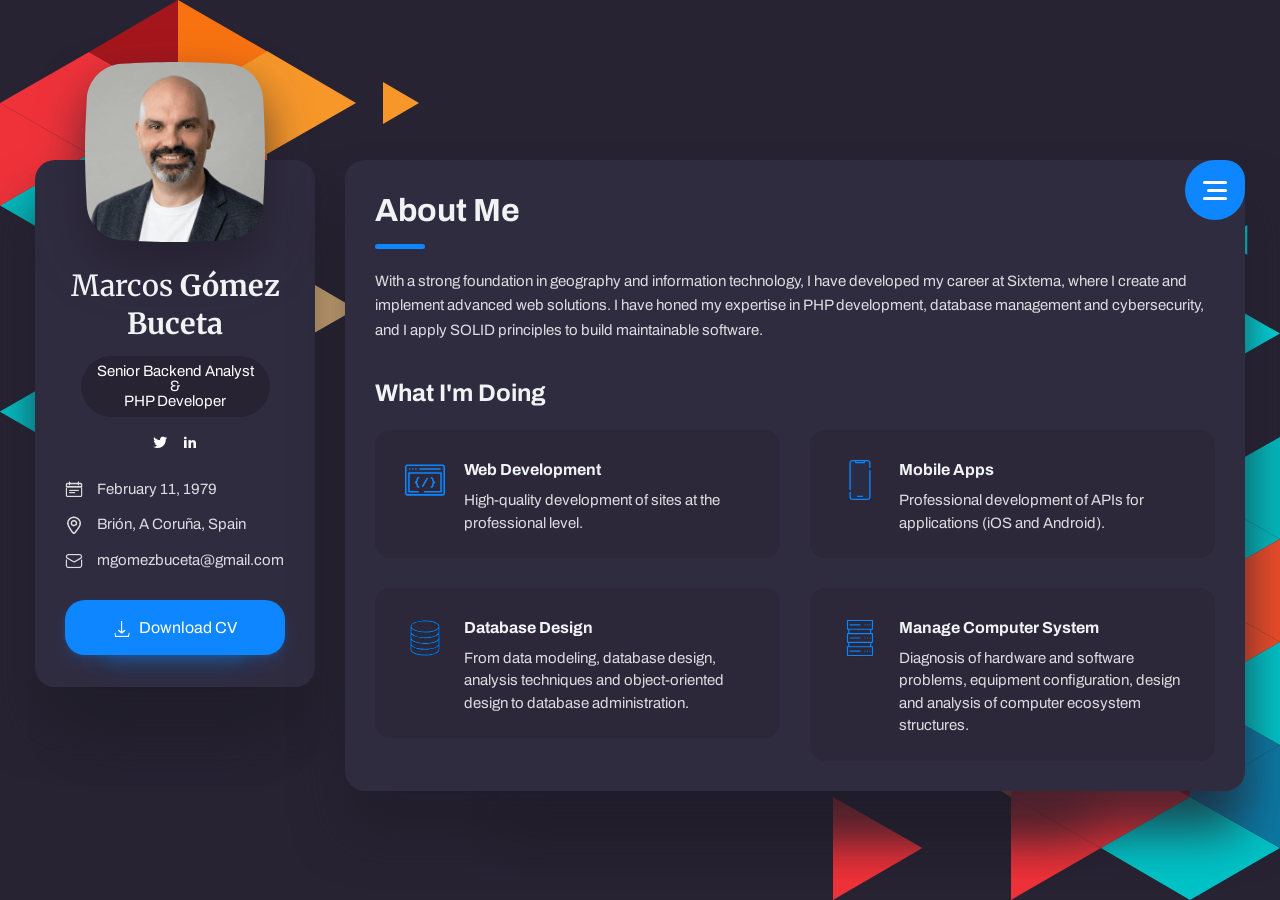
==== index.html @ 8545001c "Rehace la sección de skills con las aptitudes de LinkedIn agrupadas Sustituye las barras de porcenta" ====
<!DOCTYPE html>
<html lang="en">

	<head>
		<meta charset="utf-8" />
		<title>Marcos Gómez Buceta - About Me</title>

		<!-- Meta Data -->
		<meta http-equiv="X-UA-Compatible" content="IE=edge">
		<meta name="viewport" content="width=device-width, initial-scale=1, shrink-to-fit=no">
		<meta name="format-detection" content="telephone=no" />
		<meta name="format-detection" content="address=no" />
		<meta name="description"
			content="Senior backend analyst and PHP developer at Sixtema. I build web solutions and APIs with PHP, CakePHP and PostgreSQL, with a background in geography and a focus on databases, cybersecurity and SOLID principles." />
		<link rel="canonical" href="https://mgomezbuceta.com" />

		<!-- Twitter data -->
		<meta name="twitter:card" content="summary_large_image">
		<meta name="twitter:site" content="@mgomezbuceta">
		<meta name="twitter:title" content="Marcos Gómez Buceta - About me">
		<meta name="twitter:description"
			content="Senior backend analyst and PHP developer at Sixtema. I build web solutions and APIs with PHP, CakePHP and PostgreSQL, with a background in geography and a focus on databases, cybersecurity and SOLID principles.">
		<meta name="twitter:image" content="https://mgomezbuceta.github.io/assets/img/profile-pic.jpg">

		<!-- Open Graph data -->
		<meta property="og:title" content="Marcos Gómez Buceta - About me" />
		<meta property="og:type" content="website" />
		<meta property="og:url" content="https://mgomezbuceta.github.io" />
		<meta property="og:image" content="https://mgomezbuceta.github.io/assets/img/profile-pic.jpg" />
		<meta property="og:description"
			content="Senior backend analyst and PHP developer at Sixtema. I build web solutions and APIs with PHP, CakePHP and PostgreSQL, with a background in geography and a focus on databases, cybersecurity and SOLID principles." />

		<!-- Favicons -->
		<link rel="apple-touch-icon" sizes="144x144" href="assets/images/favicons/apple-touch-icon-144x144.png">
		<link rel="apple-touch-icon" sizes="114x114" href="assets/images/favicons/apple-touch-icon-114x114.png">
		<link rel="apple-touch-icon" sizes="72x72" href="assets/images/favicons/apple-touch-icon-72x72.png">
		<link rel="apple-touch-icon" sizes="57x57" href="assets/images/favicons/apple-touch-icon-57x57.png">
		<link rel="shortcut icon" href="assets/images/favicons/favicon.ico" type="image/png">

		<!-- Styles -->
		<link rel="stylesheet" type="text/css" href="assets/styles/style.css" />
		<link rel="stylesheet" type="text/css" href="assets/styles/style-dark.css" />

		<!-- Mapbox-->
		<script src='https://api.mapbox.com/mapbox-gl-js/v1.4.1/mapbox-gl.js'></script>
		<link href='https://api.mapbox.com/mapbox-gl-js/v1.4.1/mapbox-gl.css' rel='stylesheet' />
		<style>.skills-list{display:flex;flex-wrap:wrap;gap:.5rem}.skills-list .badge{font-size:.875rem}</style>
	</head>

	<body class="bg-triangles">
		<!-- Preloader -->
		<div class="preloader">
			<div class="preloader__wrap">
				<div class="circle-pulse">
					<div class="circle-pulse__1"></div>
					<div class="circle-pulse__2"></div>
				</div>
				<div class="preloader__progress"><span></span></div>
			</div>
		</div>

		<main class="main">
			<div class="container gutter-top">
				<div class="row sticky-parent">
					<!-- Sidebar -->
					<aside class="col-12 col-md-12 col-xl-3">
						<div class="sidebar box shadow pb-0 sticky-column">
							<svg class="avatar avatar--180" viewBox="0 0 188 188">
								<g class="avatar__box">
									<image xlink:href="assets/img/profile-pic.jpg" height="100%" width="100%"
										alt="Imagen de perfil"/>
								</g>
							</svg>
							<div class="text-center">
								<h3 class="title title--h3 sidebar__user-name"><span class="weight--500">Marcos</span> Gómez
									Buceta
								</h3>
								<div class="badge badge--dark">Senior Backend Analyst <br />&<br /> PHP Developer</div>

								<!-- Social -->
								<div class="social">
									<a class="social__link" href="https://twitter.com/mgomezbuceta" title="twitter"><i
											class="font-icon icon-twitter"></i></a>
									<a class="social__link" href="https://www.linkedin.com/in/mgomezbuceta/" title="linkedin"><i
											class="font-icon icon-linkedin2"></i></a>
								</div>
							</div>

							<div class="sidebar__info box-inner box-inner--rounded">
								<ul class="contacts-block">
									<li class="contacts-block__item" data-toggle="tooltip" data-placement="top" title="Birthday">
										<i class="font-icon icon-calendar"></i>February 11, 1979
									</li>
									<li class="contacts-block__item" data-toggle="tooltip" data-placement="top" title="Address">
										<i class="font-icon icon-location"></i>Brión, A Coruña, Spain
									</li>
									<li class="contacts-block__item" data-toggle="tooltip" data-placement="top" title="E-mail">
										<a href="mailto:mgomezbuceta@gmail.com"><i
												class="font-icon icon-envelope"></i>mgomezbuceta@gmail.com</a>
									</li>
								</ul>
								<a class="btn" href="assets/docs/CV-MGB.pdf" download="CV-Marcos_Gomez_Buceta.pdf"><i
										class="font-icon icon-download"></i> Download CV</a>
							</div>
						</div>
					</aside>

					<!-- Content -->
					<div class="col-12 col-md-12 col-xl-9">
						<div class="box shadow pb-0">
							<!-- Menu -->
							<div class="circle-menu">
								<div class="hamburger">
									<div class="line"></div>
									<div class="line"></div>
									<div class="line"></div>
								</div>
							</div>
							<div class="inner-menu js-menu js-tabs">
								<ul class="nav">
									<li class="nav__item"><a class="active" href="#about-tab">About</a></li>
									<li class="nav__item"><a href="#resume-tab">Resume</a></li>
								</ul>
							</div>

							<div class="content">
								<div id="about-tab" class="tabcontent active">
									<!-- ABOUT -->
									<div class="pb-0 pb-sm-2">
										<h1 class="title title--h1 first-title title__separate">About Me</h1>
										<p>With a strong foundation in geography and information technology, I have developed my career at Sixtema,
										where I create and implement advanced web solutions. I have honed my expertise in PHP development,
										database management and cybersecurity, and I apply SOLID principles to build maintainable software.</p>
									</div>

									<!-- What -->
									<div class="box-inner pb-0">
										<h2 class="title title--h3">What I'm Doing</h2>
										<div class="row">
											<!-- Case Item -->
											<div class="col-12 col-lg-6">
												<div class="case-item box box__second">
													<img class="case-item__icon" src="assets/icons/dark/icon-dev.svg" alt="" />
													<div>
														<h3 class="title title--h5">Web Development</h3>
														<p class="case-item__caption">High-quality development of sites at the
															professional level.</p>
													</div>
												</div>
											</div>
											<!-- Case Item -->
											<div class="col-12 col-lg-6">
												<div class="case-item box box__second">
													<img class="case-item__icon" src="assets/icons/dark/icon-app.svg" alt="" />
													<div>
														<h3 class="title title--h5">Mobile Apps</h3>
														<p class="case-item__caption">Professional development of APIs for
															applications (iOS and Android).</p>
													</div>
												</div>
											</div>
											<!-- Case Item -->
											<div class="col-12 col-lg-6">
												<div class="case-item box box__second">
													<img class="case-item__icon" src="assets/icons/dark/icon-database.svg" alt="" />
													<div>
														<h3 class="title title--h5">Database Design</h3>
														<p class="case-item__caption">From data modeling, database design, analysis
															techniques and object-oriented design to database administration.</p>
													</div>
												</div>
											</div>
											<!-- Case Item -->
											<div class="col-12 col-lg-6">
												<div class="case-item box box__second">
													<img class="case-item__icon" src="assets/icons/dark/icon-server.svg" alt="" />
													<div>
														<h3 class="title title--h5">Manage Computer System</h3>
														<p class="case-item__caption">Diagnosis of hardware and software problems,
															equipment configuration, design and analysis of computer ecosystem
															structures.</p>
													</div>
												</div>
											</div>
										</div>
									</div>

								</div>

								<!-- RESUME -->
								<div id="resume-tab" class="tabcontent">
									<div class="pb-3">
										<h1 class="title title--h1 first-title title__separate">Resume</h1>
									</div>

									<!-- Experience -->
									<div class="pb-0">
										<div class="row">
											<div class="col-12 col-lg-6">
												<h2 class="title title--h3"><img class="title-icon"
														src="assets/icons/dark/icon-education.svg" alt="" /> Education</h2>
												<div class="timeline">
													<!-- Item -->
													<article class="timeline__item">
														<h5 class="title title--h5 timeline__title">IES San Clemente</h5>
														<span class="timeline__period">2006 — 2008</span>
														<p class="timeline__description">Higher Technician Degree in Information
															Systems Administration.</p>
													</article>

													<!-- Item -->
													<article class="timeline__item">
														<h5 class="title title--h5 timeline__title">University of Santiago de
															Compostela</h5>
														<span class="timeline__period">2005 — 2008</span>
														<p class="timeline__description">Diploma of Advanced Studies (DEA) in Regional
															Geographic Analysis.</p>
													</article>

													<!-- Item -->
													<article class="timeline__item">
														<h5 class="title title--h5 timeline__title">University of Santiago de
															Compostela</h5>
														<span class="timeline__period">2005</span>
														<p class="timeline__description">CAP (Certificate of Pedagogical Skills).</p>
													</article>

													<!-- Item -->
													<article class="timeline__item">
														<h5 class="title title--h5 timeline__title">University of Santiago de
															Compostela - Fundación CEER</h5>
														<span class="timeline__period">2005</span>
														<p class="timeline__description">Postgraduate Degree in Information and
															Communication Technologies and Territorial Marketing.</p>
													</article>

													<!-- Item -->
													<article class="timeline__item">
														<h5 class="title title--h5 timeline__title">University of Santiago de
															Compostela</h5>
														<span class="timeline__period">1998 — 2004</span>
														<p class="timeline__description">Licentiate Degree in Geography.</p>
													</article>
												</div>

												<h2 class="title title--h3 mt-4"><img class="title-icon"
														src="assets/icons/dark/icon-education.svg" alt="" /> Certifications &amp; Courses</h2>
												<div class="timeline">
													<!-- Item -->
													<article class="timeline__item">
														<h5 class="title title--h5 timeline__title">Fing IT Professional</h5>
														<span class="timeline__period">Feb 2026</span>
														<p class="timeline__description">Fing. Credential ID: ITPRO-2020653033.</p>
													</article>

													<!-- Item -->
													<article class="timeline__item">
														<h5 class="title title--h5 timeline__title">Ethical Hacking: Discovering Vulnerabilities in Web Applications</h5>
														<span class="timeline__period">Mar 2025</span>
														<p class="timeline__description">Clúster TIC Galicia. Credential ID: <a href="https://cursos.trainingit.es/mod/customcert/verify_certificate.php?code=2utbBYFWEC" target="_blank" rel="noopener">2utbBYFWEC</a>.</p>
													</article>

													<!-- Item -->
													<article class="timeline__item">
														<h5 class="title title--h5 timeline__title">Project Management with Generative AI and ChatGPT</h5>
														<span class="timeline__period">Feb 2025</span>
														<p class="timeline__description">Clúster TIC Galicia. Credential ID: <a href="https://cursos.trainingit.es/mod/customcert/verify_certificate.php?code=5lDxB8uPgf" target="_blank" rel="noopener">5lDxB8uPgf</a>.</p>
													</article>

													<!-- Item -->
													<article class="timeline__item">
														<h5 class="title title--h5 timeline__title">ChatGPT for Professionals: Generative AI at Work</h5>
														<span class="timeline__period">Nov 2024 · Nov 2025</span>
														<p class="timeline__description">Clúster TIC Galicia. Credential ID: <a href="https://cursos.trainingit.es/mod/customcert/verify_certificate.php?code=hYeggOMeUH" target="_blank" rel="noopener">hYeggOMeUH</a>, XXIFCT2160.</p>
													</article>

													<!-- Item -->
													<article class="timeline__item">
														<h5 class="title title--h5 timeline__title">Advanced Python for Security Projects</h5>
														<span class="timeline__period">Nov 2024</span>
														<p class="timeline__description">Clúster TIC Galicia. Credential ID: bq4ghHrWTl23.</p>
													</article>

													<!-- Item -->
													<article class="timeline__item">
														<h5 class="title title--h5 timeline__title">Docker in Depth and Introduction to Kubernetes</h5>
														<span class="timeline__period">Jun 2023</span>
														<p class="timeline__description">Clúster TIC Galicia.</p>
													</article>

													<!-- Item -->
													<article class="timeline__item">
														<h5 class="title title--h5 timeline__title">Git, Version Control</h5>
														<span class="timeline__period">May 2023</span>
														<p class="timeline__description">Clúster TIC Galicia. Credential ID: <a href="https://cursos.trainingit.es/mod/customcert/verify_certificate.php?code=LE6cufDh2F" target="_blank" rel="noopener">LE6cufDh2F</a>.</p>
													</article>

													<!-- Item -->
													<article class="timeline__item">
														<h5 class="title title--h5 timeline__title">Clean Code Applied to Clean and Cost-Effective Development</h5>
														<span class="timeline__period">May 2023</span>
														<p class="timeline__description">Clúster TIC Galicia. Credential ID: <a href="https://cursos.trainingit.es/mod/customcert/verify_certificate.php?code=TdM71lwJbt" target="_blank" rel="noopener">TdM71lwJbt</a>.</p>
													</article>

													<!-- Item -->
													<article class="timeline__item">
														<h5 class="title title--h5 timeline__title">Python Essentials 1 &amp; 2</h5>
														<span class="timeline__period">Dec 2022</span>
														<p class="timeline__description">Cisco Networking Academy. Verify: <a href="https://www.credly.com/badges/629818cd-a081-4e5c-86d6-29138d8bda19" target="_blank" rel="noopener">Python Essentials 1</a> · <a href="https://www.credly.com/badges/73a9c6c5-2bbc-4efd-9aa7-ac4b5bd96d4e" target="_blank" rel="noopener">Python Essentials 2</a>.</p>
													</article>

													<!-- Item -->
													<article class="timeline__item">
														<h5 class="title title--h5 timeline__title">Advanced Python</h5>
														<span class="timeline__period">Nov 2022</span>
														<p class="timeline__description">Clúster TIC Galicia.</p>
													</article>
												</div>
												<p><a href="https://www.linkedin.com/in/mgomezbuceta/details/certifications/" target="_blank" rel="noopener">Verify all credentials on LinkedIn</a></p>
											</div>

											<div class="col-12 col-lg-6">
												<h2 class="title title--h3"><img class="title-icon"
														src="assets/icons/dark/icon-experience.svg" alt="" /> Experience</h2>
												<div class="timeline">
													<!-- Item -->
													<article class="timeline__item">
														<h5 class="title title--h5 timeline__title">Senior Analyst Programmer</h5>
														<span class="timeline__period">2025 — Present</span>
														<p class="timeline__description">Company: SIXTEMA PROYECTOS DE INFORMACIÓN, S.L.</p>
													</article>

													<!-- Item -->
													<article class="timeline__item">
														<h5 class="title title--h5 timeline__title">Senior PHP Developer</h5>
														<span class="timeline__period">2022 — Present</span>
														<p class="timeline__description">Company: SIXTEMA PROYECTOS DE INFORMACIÓN, S.L.</p>
													</article>

													<!-- Item -->
													<article class="timeline__item">
														<h5 class="title title--h5 timeline__title">Development Technician</h5>
														<span class="timeline__period">2017 — 2022</span>
														<p class="timeline__description">Company: SIXTEMA PROYECTOS DE INFORMACIÓN, S.L.</p>
													</article>

													<!-- Item -->
													<article class="timeline__item">
														<h5 class="title title--h5 timeline__title">Web Developer</h5>
														<span class="timeline__period">2015 — 2017</span>
														<p class="timeline__description">Company: SIXTEMA PROYECTOS DE INFORMACIÓN, S.L.</p>
													</article>

													<!-- Item -->
													<article class="timeline__item">
														<h5 class="title title--h5 timeline__title">Senior PHP Developer</h5>
														<span class="timeline__period">2009 — 2014</span>
														<p class="timeline__description">Company: Primate Multimedia Ibérica S.L.</p>
													</article>

													<!-- Item -->
													<article class="timeline__item">
														<h5 class="title title--h5 timeline__title">PHP Developer</h5>
														<span class="timeline__period">2008 — 2009</span>
														<p class="timeline__description">Company: LPS Software y Soluciones TI</p>
													</article>

													<!-- Item -->
													<article class="timeline__item">
														<h5 class="title title--h5 timeline__title">Researcher</h5>
														<span class="timeline__period">2004 — 2005</span>
														<p class="timeline__description">University of Vigo. EU Water Framework project: data collection and GIS digitisation (ArcView).</p>
													</article>
												</div>
											</div>
										</div>
									</div>

									<!-- Skills -->
									<div class="box-inner box-inner--rounded">
										<h2 class="title title--h3">Skills</h2>
										<div class="row">
											<div class="col-12 col-lg-6 mb-4">
												<h3 class="title title--h5">Backend &amp; Web</h3>
												<div class="skills-list">
													<span class="badge badge--dark">PHP</span>
													<span class="badge badge--dark">Python</span>
													<span class="badge badge--dark">CakePHP</span>
													<span class="badge badge--dark">MySQL</span>
													<span class="badge badge--dark">REST APIs &amp; Web Services</span>
													<span class="badge badge--dark">JavaScript</span>
													<span class="badge badge--dark">jQuery</span>
													<span class="badge badge--dark">AJAX</span>
													<span class="badge badge--dark">HTML5</span>
													<span class="badge badge--dark">CSS</span>
													<span class="badge badge--dark">XML</span>
												</div>
											</div>
											<div class="col-12 col-lg-6 mb-4">
												<h3 class="title title--h5">Systems &amp; DevOps</h3>
												<div class="skills-list">
													<span class="badge badge--dark">Linux</span>
													<span class="badge badge--dark">Docker</span>
													<span class="badge badge--dark">Git</span>
													<span class="badge badge--dark">DevOps</span>
													<span class="badge badge--dark">Virtualization</span>
												</div>
											</div>
											<div class="col-12 col-lg-6 mb-4">
												<h3 class="title title--h5">Practices &amp; Security</h3>
												<div class="skills-list">
													<span class="badge badge--dark">SOLID Principles</span>
													<span class="badge badge--dark">Clean Code</span>
													<span class="badge badge--dark">Cybersecurity</span>
													<span class="badge badge--dark">Artificial Intelligence</span>
													<span class="badge badge--dark">Research &amp; Development</span>
												</div>
											</div>
											<div class="col-12 col-lg-6 mb-4">
												<h3 class="title title--h5">GIS &amp; Data</h3>
												<div class="skills-list">
													<span class="badge badge--dark">ArcGIS</span>
													<span class="badge badge--dark">Leaflet</span>
													<span class="badge badge--dark">Data Analysis</span>
													<span class="badge badge--dark">Geography</span>
												</div>
											</div>
											<div class="col-12 col-lg-6 mb-4">
												<h3 class="title title--h5">Management</h3>
												<div class="skills-list">
													<span class="badge badge--dark">Project Management</span>
													<span class="badge badge--dark">Collaborative Leadership</span>
													<span class="badge badge--dark">Team Leadership</span>
													<span class="badge badge--dark">Teamwork</span>
													<span class="badge badge--dark">Time Management</span>
												</div>
											</div>
										</div>
									</div>
								</div>
							</div>
						</div>

						<!-- Footer -->
						<!--<footer class="footer">© 2019 vCard</footer>-->
					</div>
				</div>
			</div>
		</main>

		<div class="back-to-top"></div>

		<!-- SVG masks -->
		<svg class="svg-defs">
			<clipPath id="avatar-box">
				<path
					d="M1.85379 38.4859C2.9221 18.6653 18.6653 2.92275 38.4858 1.85453 56.0986.905299 77.2792 0 94 0c16.721 0 37.901.905299 55.514 1.85453 19.821 1.06822 35.564 16.81077 36.632 36.63137C187.095 56.0922 188 77.267 188 94c0 16.733-.905 37.908-1.854 55.514-1.068 19.821-16.811 35.563-36.632 36.631C131.901 187.095 110.721 188 94 188c-16.7208 0-37.9014-.905-55.5142-1.855-19.8205-1.068-35.5637-16.81-36.63201-36.631C.904831 131.908 0 110.733 0 94c0-16.733.904831-37.9078 1.85379-55.5141z" />
			</clipPath>
			<clipPath id="avatar-hexagon">
				<path
					d="M0 27.2891c0-4.6662 2.4889-8.976 6.52491-11.2986L31.308 1.72845c3.98-2.290382 8.8697-2.305446 12.8637-.03963l25.234 14.31558C73.4807 18.3162 76 22.6478 76 27.3426V56.684c0 4.6805-2.5041 9.0013-6.5597 11.3186L44.4317 82.2915c-3.9869 2.278-8.8765 2.278-12.8634 0L6.55974 68.0026C2.50414 65.6853 0 61.3645 0 56.684V27.2891z" />
			</clipPath>
		</svg>

		<!-- JavaScripts -->
		<script src="assets/js/jquery-3.4.1.min.js"></script>
		<script src="assets/js/plugins.min.js"></script>

		<script src="assets/js/common.js"></script>

		<!-- Mapbox init -->
		<!-- <script src="assets/js/mapbox.init.js"></script> -->


	</body>

</html>
---- assets/styles/style.css ----
/* ------------------------------------------------
 Author: ArtStyles (Art)

 Template Name: vCard
 version: 1.1.0
------------------------------------------------ */
/* ------------------------------------------------

 - General Styles
 - Background
 - Typography
 - Preloader
 - Form
 - Button
 - Preloader
 - Sidebar
 - Sections
 - Navbar
 - Footer
 - Cases
 - Clients
 - Contact
 - Single post
 - Footer
 - Contact
 - Portfolio
 - News
 - Single news
 - Testimonials
 - Timeline
 - Other

------------------------------------------------ */
@import url(vendors/bootstrap.min.css);
@import url(vendors/swiper.min.css);
@import url(vendors/simplebar.min.css);
@import url(../icons/style.css);
@import url("https://fonts.googleapis.com/css?family=Archivo:400,400i,500,500i,600,600i,700,700i&display=swap");
@import url("https://fonts.googleapis.com/css?family=Merriweather:400,900&display=swap");
/* -----------------------------------------------------------------
    - General Styles
----------------------------------------------------------------- */
*,
::before,
::after {
  background-repeat: no-repeat;
  box-sizing: border-box;
}

html {
  font-size: 16px;
  -webkit-overflow-scrolling: touch;
  -webkit-box-sizing: border-box;
  box-sizing: border-box;
  overflow-x: hidden;
}

body, html {
  font-size: 1rem;
  -webkit-text-size-adjust: 100%;
}

body {
  background-color: #F5F6F7;
  color: #44566C;
  font-family: "Archivo", sans-serif;
  font-size: 0.9375rem;
  font-weight: 400;
  line-height: 1.65;
  min-height: 100vh;
  overflow-x: hidden;
  -ms-overflow-style: scrollbar;
  -webkit-font-smoothing: antialiased;
}
@media only screen and (max-width: 580px) {
  body {
    line-height: 1.6;
  }
}

html.is-scroll-disabled body {
  height: 100vh;
  overflow: hidden;
}

@media all and (-ms-high-contrast: none), (-ms-high-contrast: active) {
  html.is-scroll-disabled {
    overflow: hidden;
  }
}
.no-scroll {
  overflow: hidden;
  -ms-overflow-style: none;
}

.no-scroll-height {
  overflow-x: hidden;
}

.svg-defs {
  position: absolute;
  height: 0;
  width: 0;
}

.bg-triangles {
  background-image: url(../images/triangles-top.svg), url(../images/triangles-bottom.svg);
  background-position: left top, right bottom;
  background-repeat: no-repeat;
  background-size: inherit;
}
@media only screen and (max-width: 580px) {
  .bg-triangles {
    background-size: contain;
  }
}
.bg-triangles-2 {
  background-image: url(../images/triangle-2-top.svg), url(../images/triangle-2-bottom.svg);
  background-position: right top, left bottom;
  background-repeat: no-repeat;
  background-size: 50%;
  background-attachment: fixed;
}
@media only screen and (max-width: 991px) {
  .bg-triangles-2 {
    background-size: contain;
  }
}
.bg-peach {
  background-image: linear-gradient(115.29deg, #FFF2E7 1.33%, #FFCADA 98.21%);
  background-attachment: fixed;
}
.bg-green {
  background-image: linear-gradient(115.29deg, #0DC8A9 1.33%, #32CBC8 98.21%);
  background-attachment: fixed;
}
.bg-green-2 {
  background-image: linear-gradient(135deg, #9be15d 0%, #00d9a6 100%);
  background-attachment: fixed;
}

/* -----------------------------------------------------------------
    - Typography
----------------------------------------------------------------- */
h1, h2, h3, h4, h5, h6 {
  font-family: "Archivo", sans-serif;
  font-weight: 700;
  line-height: 1.3;
}

.title--h1 {
  font-size: 2rem;
  margin-bottom: 1.0625rem;
}
@media only screen and (max-width: 580px) {
  .title--h1 {
    font-size: 1.75rem;
  }
}
.title--h2 {
  font-size: 1.75rem;
}
@media only screen and (max-width: 580px) {
  .title--h2 {
    font-size: 1.5rem;
  }
}
.title--h3 {
  font-size: 1.5rem;
  margin-bottom: 1.3125rem;
}
@media only screen and (max-width: 580px) {
  .title--h3 {
    font-size: 1.25rem;
    margin-bottom: 1rem;
  }
}
.title--h4 {
  font-size: 1.25rem;
  margin-bottom: 0.8125rem;
}
@media only screen and (max-width: 580px) {
  .title--h4 {
    font-size: 1rem;
  }
}
.title--h5 {
  font-size: 1rem;
}
@media only screen and (max-width: 580px) {
  .title--h5 {
    font-size: 0.9375rem;
  }
}
.title--h6 {
  font-size: 0.75rem;
}
.title--center {
  text-align: center;
}
.title--tone {
  color: #304CFD;
}
.title-icon {
  margin-right: 0.5rem;
  margin-top: -0.25rem;
  height: 2.5rem;
  width: 2.5rem;
}
@media only screen and (max-width: 580px) {
  .title-icon {
    height: 2.0833333333rem;
    width: 2.0833333333rem;
  }
}
.title__separate {
  margin-bottom: 2.3125rem;
  position: relative;
}
.title__separate::before {
  content: '';
  background-color: #304CFD;
  border-radius: 0.5rem;
  height: 0.3125rem;
  position: absolute;
  bottom: -1.0625rem;
  left: 0;
  width: 3.125rem;
  z-index: 1;
}
@media only screen and (max-width: 580px) {
  .title__separate {
    margin-bottom: 1.5rem;
  }
  .title__separate::before {
    height: 0.1875rem;
    bottom: -0.5625rem;
    width: 3rem;
  }
}

@media only screen and (max-width: 991px) {
  .first-title {
    transition: all .3s ease-in-out;
  }
}

@media only screen and (max-width: 991px) {
  .open-menu .first-title {
    padding-top: 2.5625rem;
  }
}
@media only screen and (max-width: 580px) {
  .open-menu .first-title {
    padding-top: 0;
  }
}

.weight--400 {
  font-weight: 400;
}
.weight--500 {
  font-weight: 500;
}
.weight--600 {
  font-weight: 600;
}
.weight--700 {
  font-weight: 700;
}

.color--light {
  color: #8697A8;
}
.color--dark {
  color: #44566C;
}

.block-quote {
  font-size: 1.3125rem;
  font-weight: 400;
  font-style: italic;
  margin: 1.8125rem 0;
  position: relative;
  line-height: 1.6;
}
@media only screen and (max-width: 991px) {
  .block-quote {
    padding-left: 3.8125rem;
  }
}
@media only screen and (max-width: 580px) {
  .block-quote {
    font-size: 1.125rem;
    margin: 1rem 0;
    padding-left: 0;
    padding-top: 2.8125rem;
  }
  .block-quote p {
    margin-bottom: 0.5rem;
  }
}
.block-quote::before {
  background-image: url(../images/icon-quote.svg);
  background-repeat: no-repeat;
  background-position: center;
  background-size: cover;
  content: '';
  height: 2.125rem;
  margin: 0 auto;
  position: absolute;
  top: 0;
  left: -3.375rem;
  width: 2.125rem;
}
@media only screen and (max-width: 991px) {
  .block-quote::before {
    left: 0;
  }
}
.block-quote__author {
  font-size: 1rem;
  font-style: normal;
  display: block;
  margin-top: 0.5625rem;
  padding-left: 3rem;
  position: relative;
}
@media only screen and (max-width: 580px) {
  .block-quote__author {
    font-size: 0.875rem;
    margin-top: 0;
    padding-left: 2rem;
  }
}
.block-quote__author::before {
  content: '';
  background-color: #44566C;
  height: 0.0625rem;
  margin-bottom: auto;
  margin-top: auto;
  position: absolute;
  top: 0;
  bottom: 0;
  left: 0;
  width: 2rem;
}
@media only screen and (max-width: 580px) {
  .block-quote__author::before {
    width: 1rem;
  }
}

a {
  color: #304CFD;
  cursor: pointer;
  text-decoration: none;
  -webkit-text-decoration-skip: objects;
  transition: color 0.3s cubic-bezier(0.72, 0.16, 0.345, 0.875);
}
a:hover {
  color: #304CFD;
  outline: none;
  text-decoration: underline;
}
a.decoration--none {
  text-decoration: none;
}

.noGutters-Top {
  margin-top: 0 !important;
}
.noGutters-Bottom {
  margin-bottom: 0 !important;
}
.noGutters-Left {
  margin-left: 0 !important;
}
.noGutters-Right {
  margin-right: 0 !important;
}

.description {
  color: #F5F8F9;
  margin-bottom: 1.875rem;
}

.foreword {
  color: #F5F8F9;
  font-size: 1.125rem;
}

img {
  max-width: 100%;
  -webkit-user-select: none;
  -moz-user-select: none;
  -ms-user-select: none;
  user-select: none;
}

iframe {
  background-color: #44566C;
  border: 0;
  display: block;
  height: 100%;
  width: 100%;
}

.cover {
  object-fit: cover;
  object-position: center;
  font-family: 'object-fit: cover; object-position: center;';
  height: 100%;
  width: 100%;
}

::-moz-selection {
  background: transparent;
  color: #304CFD;
}

::selection {
  background: transparent;
  color: #304CFD;
}

/* -----------------------------------------------------------------
    - Form
----------------------------------------------------------------- */
.input, .textarea, select,
.custom-select {
  background-color: #F5F8F9;
  border: 1px solid #F5F8F9;
  border-radius: 20px;
  box-shadow: none;
  color: #44566C;
  font-size: inherit;
  height: auto;
  padding: 0.875rem 1.375rem 0.8125rem;
  position: relative;
  width: 100%;
  -webkit-appearance: none;
  -moz-appearance: none;
  appearance: none;
}
@media only screen and (max-width: 580px) {
  .input, .textarea, select,
  .custom-select {
    padding: 0.8125rem 1.375rem 0.75rem;
  }
}

.input:focus, .textarea:focus, select:focus,
.custom-select:focus {
  background-color: #F5F8F9;
  color: #44566C;
  box-shadow: none;
  outline: none;
}

.input {
  line-height: inherit;
}
@media all and (-ms-high-contrast: none), (-ms-high-contrast: active) {
  .input {
    line-height: 0;
  }
}
.input--white {
  background-color: #fff;
}
.input--white:focus {
  background-color: #fff;
}
.input__icon {
  padding-left: 3.375rem;
}
@media only screen and (max-width: 580px) {
  .input__icon {
    padding-left: 2.8125rem;
  }
}

.textarea {
  border-radius: 20px;
  display: block;
  padding: 0.8125rem 1.1875rem;
  resize: none;
}
.textarea--white {
  background-color: #fff;
}
.textarea--white:focus {
  background-color: #fff;
}

.form-group {
  margin-bottom: 2rem;
  position: relative;
}
@media only screen and (max-width: 580px) {
  .form-group {
    margin-bottom: 1.6875rem;
  }
}
.form-group .font-icon {
  color: #8697A8;
  font-size: 1.0625rem;
  margin: auto 0;
  position: absolute;
  top: 0;
  bottom: 0;
  left: 2.375rem;
  height: 1rem;
  width: 1rem;
  z-index: 1;
}
@media only screen and (max-width: 580px) {
  .form-group .font-icon {
    font-size: 1rem;
    left: 2.0625rem;
  }
}

.help-block {
  position: absolute;
  font-size: 0.75rem;
  line-height: 1.4;
  padding-top: 0.3125rem;
  padding-left: 0.375rem;
}
@media only screen and (max-width: 580px) {
  .help-block {
    font-size: 0.6875rem;
  }
}

.with-errors {
  color: #FF3D57;
}

.has-error input,
.has-error textarea,
.has-error input:focus,
.has-error textarea:focus {
  border-color: #FF3D57;
}

#validator-contact {
  font-size: 0.875rem;
  margin-top: 1rem;
}

.form-control::-webkit-input-placeholder {
  color: #8697A8;
}

.form-control::-moz-placeholder {
  color: #8697A8;
}

.form-control:-ms-input-placeholder {
  color: #8697A8;
}

.form-control::-ms-input-placeholder {
  color: #8697A8;
}

.form-control::placeholder {
  color: #8697A8;
}

input:invalid,
textarea:invalid {
  outline: none !important;
}

.custom-control-input:focus ~ .custom-control-label::before {
  box-shadow: 0 0 0 0.125rem rgba(48, 76, 253, 0.25);
}
.custom-control-input:focus:not(:checked) ~ .custom-control-label::before {
  border-color: #304CFD;
}
.custom-control-input:not(:disabled):active ~ .custom-control-label::before {
  border-color: #fff;
  background-color: transparent;
}
.custom-control-input:checked ~ .custom-control-label::before {
  border-color: #304CFD;
  background-color: #304CFD;
}

.custom-control-label {
  line-height: 1.55;
  padding-left: 0.5rem;
}
.custom-control-label::before {
  background-color: transparent;
  border: 1px solid #F0F0F6;
}

select,
.custom-select {
  background: url("data:image/svg+xml,%3csvg xmlns='http://www.w3.org/2000/svg' viewBox='0 0 4 5'%3e%3cpath fill='%23fff' d='M2 0L0 2h4zm0 5L0 3h4z'/%3e%3c/svg%3e") no-repeat right 0.1rem center/10px 16px;
}
select option,
.custom-select option {
  color: #44566C;
}

.dropdown-menu {
  border: 0;
  border-radius: 10px;
  box-shadow: 0 0.5rem 2.5rem rgba(134, 151, 168, 0.25);
  color: #5F6F81;
  font-size: 0.9375rem;
}
.dropdown-menu::before {
  content: '';
  border-left: 0.375rem solid transparent;
  border-right: 0.375rem solid transparent;
  border-bottom: 0.375rem solid #fff;
  height: 0;
  position: absolute;
  top: -0.375rem;
  left: 1.0625rem;
  width: 0;
}
.dropdown.dropup .dropdown-menu::before {
  border-left: 0.375rem solid transparent;
  border-right: 0.375rem solid transparent;
  border-top: 0.375rem solid #fff;
  border-bottom: 0.375rem solid transparent;
  top: auto;
  bottom: -0.75rem;
}

.progress {
  background-color: #F0F0F6;
  border-radius: 1rem;
  height: 1.5rem;
  margin-bottom: 1.5rem;
  overflow: inherit;
  position: relative;
  text-align: right;
}
@media only screen and (max-width: 580px) {
  .progress {
    margin-bottom: 1rem;
  }
}
.progress:last-child {
  margin-bottom: 0;
}
.progress-bar {
  background-color: #304CFD;
  border-radius: 1rem;
  overflow: hidden;
  position: relative;
  width: 0%;
  z-index: 1;
}
.progress .progress-text {
  display: flex;
  align-items: center;
  justify-content: space-between;
  height: 100%;
  padding-left: 0.8125rem;
  padding-right: 0.8125rem;
  position: absolute;
  top: 0;
  left: 0;
  width: 100%;
  z-index: 1;
}
.progress .progress-text > * {
  min-width: 0;
}

@media screen and (-ms-high-contrast: active), (-ms-high-contrast: none) {
  .progress-text span:nth-child(2) {
    float: right;
  }
}
.badge {
  font-size: 0.9375rem;
  font-weight: 400;
  border-radius: 10rem;
  padding: 0.5rem 1rem;
}
@media only screen and (max-width: 580px) {
  .badge {
    font-size: 0.875rem;
  }
}
.badge--light {
  background-color: #F5F6F7;
  color: #44566C;
}
.badge--gray {
  background-color: #F0F0F6;
  color: #44566C;
}
.badge--dark {
  background-color: #44566C;
  color: #fff;
}
.badge--blue {
  background-color: #304CFD;
  color: #fff;
}
.badge--blue-gradient {
  background-image: linear-gradient(to right, #0081ff 0%, #3fa0ff 50%, #0045ff 100%);
  color: #fff;
}
.badge--aqua {
  background-color: #00F1E2;
  color: #fff;
}
.badge--red {
  background-color: #FF3D57;
  color: #fff;
}

.tooltip {
  font-family: "Archivo", sans-serif;
}
.tooltip-inner {
  max-width: 12.5rem;
  padding: 0.25rem 0.5625rem 0.25rem;
  background-color: #44566C;
  border-radius: 0.25rem;
  box-shadow: 0 1rem 2rem rgba(134, 151, 168, 0.25), 0 0.125rem 1rem rgba(134, 151, 168, 0.5);
}
.tooltip.show {
  opacity: 1;
}

.bs-tooltip-top .arrow::before,
.bs-tooltip-auto[x-placement^="top"] .arrow::before {
  border-width: 0.3125rem 0.3125rem 0;
  border-top-color: #44566C;
}

.bs-tooltip-right .arrow::before,
.bs-tooltip-auto[x-placement^="right"] .arrow::before {
  border-width: 0.3125rem 0.3125rem 0.3125rem 0;
  border-right-color: #44566C;
}

.bs-tooltip-left .arrow::before,
.bs-tooltip-auto[x-placement^="left"] .arrow::before {
  border-width: 0.3125rem 0 0.3125rem 0.3125rem;
  border-left-color: #44566C;
}

.bs-tooltip-bottom .arrow::before,
.bs-tooltip-auto[x-placement^="bottom"] .arrow::before {
  border-width: 0 0.3125rem 0.3125rem;
  border-bottom-color: #44566C;
}

.btn {
  background-color: #304CFD;
  border-radius: 20px;
  border: 0;
  box-shadow: 0 0.5rem 1rem rgba(48, 76, 253, 0.15), 0 0.125rem 0.25rem rgba(48, 76, 253, 0.15);
  color: #fff;
  cursor: pointer;
  font-size: 1rem;
  font-weight: 400;
  line-height: inherit;
  padding: 0.9375rem 2rem 0.875rem;
  position: relative;
  transition: .4s ease-in-out;
  white-space: nowrap;
}
.btn:hover {
  color: #fff;
  box-shadow: none;
  opacity: .9;
}
.btn:focus {
  box-shadow: 0 1.5rem 2.5rem rgba(48, 76, 253, 0.1), 0 0.5rem 1rem rgba(48, 76, 253, 0.1);
}
.btn::before {
  content: '';
  box-shadow: 0 0.25rem 2rem rgba(48, 76, 253, 0.25), 0 0.25rem 1rem rgba(48, 76, 253, 0.25);
  margin: 0 auto;
  height: 1rem;
  position: absolute;
  right: 0;
  bottom: 0;
  left: 0;
  transition: .4s ease-in-out;
  width: 64%;
  z-index: -1;
}
.btn:hover::before {
  box-shadow: none;
}
.btn--light {
  background-color: #F5F8F9;
  color: #44566C;
}
.btn--gray {
  background-color: #F0F0F6;
  color: #44566C;
}
.btn--dark {
  background-color: #44566C;
}
.btn--blue-gradient {
  background-size: 200% auto;
  background-image: linear-gradient(to right, #0081ff 0%, #3fa0ff 50%, #0045ff 100%);
}
.btn--red {
  background-color: #FF3D57;
  color: #fff;
}
.btn .font-icon {
  margin-right: 0.375rem;
}

button:focus {
  outline: none;
}

/* -----------------------------------------------------------------
    - Preloader
----------------------------------------------------------------- */
.preloader {
  display: flex;
  align-items: center;
  justify-content: center;
  background-color: #fff;
  position: fixed;
  top: 0;
  left: 0;
  width: 100%;
  height: 100%;
  overflow: hidden;
  text-align: center;
  z-index: 1106;
  opacity: 1;
}
.preloader > * {
  min-width: 0;
}
.preloader__wrap {
  width: 100%;
  max-width: 9.375rem;
}
.preloader__progress {
  background: #fff;
  height: 0.125rem;
  position: absolute;
  top: 0;
  left: 0;
  overflow: hidden;
  width: 100%;
}
.preloader__progress span {
  background: #304CFD;
  position: absolute;
  top: 0;
  left: 0;
  height: 100%;
  width: 0;
}

.circle-pulse > * {
  position: absolute;
  top: 50%;
  left: 50%;
  border-radius: 50%;
  box-sizing: border-box;
  transform: scale(0);
  animation: pulse 1.6s linear infinite;
}

.circle-pulse__1 {
  width: 6rem;
  height: 6rem;
  margin-top: -3rem;
  margin-left: -3rem;
  background-color: #304CFD;
}

.circle-pulse__2 {
  width: 4.8rem;
  height: 4.8rem;
  margin-top: -2.4rem;
  margin-left: -2.4rem;
  background-color: rgba(48, 76, 253, 0.7);
  animation-delay: -0.8s;
}

@keyframes pulse {
  0% {
    transform: scale(0, 0);
    opacity: 1;
  }
  100% {
    transform: scale(1, 1);
    opacity: 0;
  }
}
/* -----------------------------------------------------------------
    - Sidebar
----------------------------------------------------------------- */
@media only screen and (max-width: 1200px) {
  .sidebar {
    margin-bottom: 1.875rem;
  }
}
@media only screen and (max-width: 580px) {
  .sidebar {
    margin-bottom: 1rem;
  }
}
.sidebar .avatar {
  margin-top: -8rem;
  margin-bottom: 1.5625rem;
  margin-left: auto;
  margin-right: auto;
  transition: all .3s ease-in-out;
}

.circular-square {
  border-radius: 75%;
}

.sidebar__user-name {
  font-size: 1.8125rem;
  font-family: "Merriweather", serif;
  margin-bottom: 0.875rem;
  position: relative;
}
@media only screen and (max-width: 580px) {
  .sidebar__user-name {
    font-size: 1.5rem;
    margin-bottom: 0.625rem;
  }
}
.sidebar__info {
  padding-top: 1.5625rem;
}
@media only screen and (max-width: 1200px) {
  .sidebar__info {
    text-align: center;
  }
}
@media only screen and (max-width: 580px) {
  .sidebar__info {
    padding-top: 1.5rem;
    padding-bottom: 1.25rem;
  }
}
.sidebar .btn {
  width: 100%;
}
@media only screen and (max-width: 1200px) {
  .sidebar .btn {
    width: 40%;
  }
}
@media only screen and (max-width: 991px) {
  .sidebar .btn {
    width: 60%;
  }
}
@media only screen and (max-width: 768px) {
  .sidebar .btn {
    width: 100%;
  }
}

.contacts-block {
  list-style: none;
  padding-left: 0;
  margin-bottom: 0.5rem;
  overflow: hidden;
}
@media only screen and (max-width: 1200px) {
  .contacts-block {
    margin-bottom: 1rem;
  }
}
@media only screen and (max-width: 768px) {
  .contacts-block {
    margin-bottom: 0.5rem;
    font-size: 1rem;
  }
}
@media only screen and (max-width: 580px) {
  .contacts-block {
    font-size: 0.9375rem;
  }
}
.contacts-block__item {
  display: flex;
  align-items: center;
  margin-bottom: 0.6875rem;
  overflow: hidden;
  text-overflow: ellipsis;
  white-space: nowrap;
}
.contacts-block__item > * {
  min-width: 0;
}
@media only screen and (max-width: 1200px) {
  .contacts-block__item {
    display: inline-block;
    margin-bottom: 0;
    margin-right: 1.5rem;
  }
}
@media only screen and (max-width: 768px) {
  .contacts-block__item {
    display: block;
    margin-left: auto;
    margin-right: auto;
    margin-bottom: 0.25rem;
  }
}
.contacts-block__item a {
  color: #44566C;
  text-decoration: none;
}
.contacts-block__item a:hover {
  color: #304CFD;
}
.contacts-block .font-icon {
  font-size: 1.125rem;
  margin-right: 0.875rem;
}

.sticky-column.is_stuck {
  margin-top: 1.875rem;
}
.sticky-column.is_stuck .avatar {
  margin-top: 0;
}

/* -----------------------------------------------------------------
    - Sections
----------------------------------------------------------------- */
@media (min-width: 1200px) {
  .container {
    max-width: 1240px;
  }
}
@media (min-width: 1300px) {
  .container {
    max-width: 1240px;
  }
}
.box {
  background-color: #fff;
  border-radius: 20px;
  padding: 1.875rem;
  position: relative;
  transition: box-shadow .3s ease-in-out;
}
@media only screen and (max-width: 580px) {
  .box {
    border-radius: 16px;
    padding: 1.25rem;
  }
}
.box__second {
  background-color: #fff;
  border-radius: 15.3846153846px;
}
@media only screen and (max-width: 580px) {
  .box__second {
    border-radius: 15.3846153846px;
  }
}
.box__large {
  padding: 1.875rem 2.5rem;
}
@media only screen and (max-width: 991px) {
  .box__large {
    padding: 1.875rem;
  }
}
@media only screen and (max-width: 580px) {
  .box__large {
    padding: 1.25rem;
  }
}
.box__large .box-inner::before,
.box__large .box-inner::after {
  width: 2.5rem;
}
@media only screen and (max-width: 991px) {
  .box__large .box-inner::before,
  .box__large .box-inner::after {
    width: 1.875rem;
  }
}
@media only screen and (max-width: 580px) {
  .box__large .box-inner::before,
  .box__large .box-inner::after {
    width: 1.25rem;
  }
}
.box__large .box-inner::before {
  left: -2.5rem;
}
@media only screen and (max-width: 991px) {
  .box__large .box-inner::before {
    left: -1.875rem;
  }
}
@media only screen and (max-width: 580px) {
  .box__large .box-inner::before {
    left: -1.25rem;
  }
}
.box__large .box-inner::after {
  right: -2.5rem;
}
@media only screen and (max-width: 991px) {
  .box__large .box-inner::after {
    right: -1.875rem;
  }
}
@media only screen and (max-width: 580px) {
  .box__large .box-inner::after {
    right: -1.25rem;
  }
}

.box-inner {
  background-color: #F5F8F9;
  padding-top: 2rem;
  padding-bottom: 2rem;
  position: relative;
  z-index: 0;
}
@media only screen and (max-width: 580px) {
  .box-inner {
    padding-top: 1.1875rem;
    padding-bottom: 1rem;
  }
}
.box-inner::before, .box-inner::after {
  content: '';
  background-color: #F5F8F9;
  height: 100%;
  position: absolute;
  top: 0;
  width: 1.875rem;
  z-index: -1;
}
@media only screen and (max-width: 580px) {
  .box-inner::before, .box-inner::after {
    width: 1.25rem;
  }
}
.box-inner::before {
  left: -1.875rem;
}
@media only screen and (max-width: 580px) {
  .box-inner::before {
    left: -1.25rem;
  }
}
.box-inner::after {
  right: -1.875rem;
}
@media only screen and (max-width: 580px) {
  .box-inner::after {
    right: -1.25rem;
  }
}
.box-inner--rounded::before {
  border-radius: 0 0 0 20px;
}
.box-inner--rounded::after {
  border-radius: 0 0 20px 0;
}
@media only screen and (max-width: 580px) {
  .box-inner--rounded::before {
    border-radius: 0 0 0 16px;
  }
  .box-inner--rounded::after {
    border-radius: 0 0 16px 0;
  }
}
.box-inner--white {
  background-color: #fff;
}
.box-inner--white::before, .box-inner--white::after {
  background-color: #fff;
}

.shadow {
  box-shadow: 0 2.5rem 3.125rem rgba(103, 118, 128, 0.1) !important;
}
.shadow::before {
  content: '';
  box-shadow: 0 1.875rem 3.125rem rgba(103, 118, 128, 0.2);
  position: absolute;
  right: 0;
  bottom: 0;
  left: 0;
  margin: 0 auto;
  height: 2rem;
  width: 65%;
  z-index: -1;
}
.shadow--orange {
  box-shadow: 0 2.5rem 3.125rem rgba(177, 68, 27, 0.1) !important;
}
.shadow--orange::before {
  box-shadow: 0 2.5rem 3.125rem rgba(177, 68, 27, 0.1);
}
.shadow--green {
  box-shadow: 0 2.5rem 3.125rem rgba(0, 115, 97, 0.1) !important;
}
.shadow--green::before {
  box-shadow: 0 2.5rem 3.125rem rgba(0, 115, 97, 0.1);
}

.js-image {
  background-size: cover;
  background-position: center;
  height: 100%;
  width: 100%;
}

.overlay {
  position: relative;
}
.overlay::before, .overlay--45::before, .overlay--80::before {
  content: '';
  background-color: rgba(68, 86, 108, 0.35);
  position: absolute;
  top: 0;
  left: 0;
  height: 100%;
  width: 100%;
  z-index: 2;
}
.overlay--45::before {
  background-color: rgba(68, 86, 108, 0.45);
}
.overlay--80::before {
  background-color: rgba(68, 86, 108, 0.8);
}

.gutter-top {
  padding-top: 10rem;
}
@media only screen and (max-width: 580px) {
  .gutter-top {
    padding-top: 9rem;
  }
}

.avatar {
  display: block;
  height: 100%;
  width: 100%;
}
.avatar--180 {
  max-height: 11.25rem;
  max-width: 11.25rem;
  height: 11.25rem;
  width: 11.25rem;
}
.avatar--80 {
  max-height: 5rem;
  max-width: 5rem;
  filter: drop-shadow(-0.15625rem 0 0 #fff) drop-shadow(0.1875rem 0 0 #fff) drop-shadow(0 -0.125rem 0 #fff) drop-shadow(0 0.125rem 0 #fff) drop-shadow(0 0.25rem 0.25rem rgba(134, 151, 168, 0.25)) drop-shadow(0 0.5rem 0.5rem rgba(134, 151, 168, 0.4));
}
@media only screen and (max-width: 580px) {
  .avatar--80 {
    max-height: 3.3333333333rem;
    max-width: 3.3333333333rem;
  }
}
.avatar--60 {
  max-height: 3.75rem;
  max-width: 3.75rem;
  filter: drop-shadow(0 0.25rem 0.25rem rgba(134, 151, 168, 0.2)) drop-shadow(0 0.5rem 0.5rem rgba(134, 151, 168, 0.2));
}
@media only screen and (max-width: 580px) {
  .avatar--60 {
    max-height: 2.8195488722rem;
    max-width: 2.8195488722rem;
  }
}
.avatar__box {
  -webkit-clip-path: url(#avatar-box);
  clip-path: url(#avatar-box);
}
.avatar__hexagon {
  -webkit-clip-path: url(#avatar-hexagon);
  clip-path: url(#avatar-hexagon);
}
.avatar image {
  height: 100%;
  width: 100%;
}

.social {
  line-height: 0;
  margin-top: 1.5rem;
  margin-bottom: 1.375rem;
}
@media only screen and (min-width: 580px) {
  .social {
    margin-top: 1.125rem;
    margin-bottom: 1rem;
  }
}
.social__link {
  color: #44566C;
  display: inline-block;
  font-size: 0.875rem;
  margin-left: 0.8125rem;
  text-decoration: none;
}
.social__link:hover {
  cursor: pointer;
  text-decoration: none;
}
.social__link:first-child {
  margin-left: 0;
}

@media only screen and (min-width: 580px) {
  .pt-sm-6 {
    padding-top: 5rem;
  }
}

/* -----------------------------------------------------------------
    - Navbar
----------------------------------------------------------------- */
.circle-menu {
  background-color: #304CFD;
  border-radius: 50% 1.25rem 50% 50%;
  display: flex;
  align-items: center;
  justify-content: center;
  height: 3.75rem;
  position: absolute;
  top: 0;
  right: 0;
  width: 3.75rem;
  z-index: 2;
}
.circle-menu > * {
  min-width: 0;
}
@media only screen and (max-width: 991px) {
  .circle-menu {
    height: 3.5625rem;
    width: 3.5625rem;
  }
}
@media only screen and (max-width: 580px) {
  .circle-menu {
    border-radius: 50%;
    margin-top: 1rem;
    margin-right: 1rem;
    position: fixed;
    height: 2.5rem;
    width: 2.5rem;
    z-index: 1101;
  }
}
@media only screen and (max-width: 580px) {
  .open-menu .circle-menu {
    box-shadow: 0 0 0 0.0625rem rgba(48, 76, 253, 0.5);
    background-color: transparent;
  }
}

.hamburger {
  cursor: pointer;
}
.hamburger .line {
  background-color: #fff;
  border-radius: 0.25rem;
  display: block;
  margin: 0.3125rem 0;
  height: 0.1875rem;
  width: 1.5rem;
  transition: all 0.2s ease-in-out;
}
.hamburger .line:nth-child(2) {
  margin-left: 0.25rem;
  width: 1.25rem;
}
@media only screen and (max-width: 768px) {
  .hamburger .line {
    margin: 0.25rem 0;
    height: 0.125rem;
    width: 1.125rem;
  }
  .hamburger .line:nth-child(2) {
    width: 0.875rem;
  }
}
.hamburger.is-active .line:nth-child(1) {
  transform: translateY(8px) rotate(45deg);
}
@media only screen and (max-width: 768px) {
  .hamburger.is-active .line:nth-child(1) {
    transform: translateY(6px) rotate(45deg);
  }
}
.hamburger.is-active .line:nth-child(2) {
  opacity: 0;
  transform: rotate(45deg);
}
.hamburger.is-active .line:nth-child(3) {
  transform: translateY(-8px) rotate(-45deg);
}
@media only screen and (max-width: 768px) {
  .hamburger.is-active .line:nth-child(3) {
    transform: translateY(-6px) rotate(-45deg);
  }
}
@media only screen and (max-width: 580px) {
  .hamburger.is-active .line {
    background-color: #304CFD;
  }
}

.inner-menu {
  display: flex;
  align-items: center;
  justify-content: flex-end;
  height: 3.75rem;
  padding-right: 2rem;
  position: absolute;
  top: 0;
  right: 0;
  width: 70%;
  z-index: 1;
}
.inner-menu > * {
  min-width: 0;
}
@media only screen and (max-width: 991px) {
  .inner-menu {
    height: 3.5625rem;
    width: 80%;
  }
}
@media only screen and (max-width: 768px) {
  .inner-menu {
    width: 100%;
  }
}
@media only screen and (max-width: 580px) {
  .inner-menu {
    height: 100vh;
    padding-right: 0;
    position: fixed;
    pointer-events: none;
    z-index: 1100;
  }
}
.open-menu .inner-menu {
  pointer-events: all;
}

.nav {
  color: #fff;
  background: #304CFD;
  border-radius: 2rem 0 0 2rem;
  box-shadow: 0 1.5rem 2.5rem rgba(48, 76, 253, 0.05), 0 0.5rem 1rem rgba(48, 76, 253, 0.05);
  display: flex;
  align-items: center;
  justify-content: center;
  height: 100%;
  overflow: hidden;
}
.nav > * {
  min-width: 0;
}
@media only screen and (max-width: 768px) {
  .nav {
    border-radius: 1.25rem 0 0 2rem;
    font-size: 0.875rem;
  }
}
@media only screen and (max-width: 580px) {
  .nav {
    display: flex;
    flex-direction: column;
    align-items: center;
    justify-content: center;
    color: #44566C;
    background-color: #fff;
    background-image: none;
    border-radius: 0;
    box-shadow: none;
    font-size: 1.5rem;
  }
  .nav > * {
    min-width: 0;
  }
}
.nav__item {
  margin-right: 3rem;
}
@media only screen and (max-width: 991px) {
  .nav__item {
    margin-right: 2rem;
  }
}
@media only screen and (max-width: 580px) {
  .nav__item {
    margin-right: 0;
    margin-top: 0.1875rem;
    margin-bottom: 0.1875rem;
  }
}
.nav__item a {
  color: rgba(255, 255, 255, 0.7);
}
.nav__item a:hover {
  color: white;
  text-decoration: none;
}
@media only screen and (max-width: 580px) {
  .nav__item a {
    color: rgba(68, 86, 108, 0.6);
  }
  .nav__item a:hover {
    color: #44566c;
  }
}
.nav__item a.active {
  color: #fff;
}
@media only screen and (max-width: 580px) {
  .nav__item a.active {
    color: #44566C;
  }
}
.nav__item:last-child {
  margin-right: 0;
}
@media only screen and (max-width: 580px) {
  .nav__item:last-child {
    margin-right: 0;
  }
}

.inner-menu-alt {
  padding-right: 0;
  width: 100%;
}
.inner-menu-alt .nav {
  border-radius: 20px 20px 2rem 2rem;
  width: 100%;
  transition: width .4s ease-in-out;
}
@media only screen and (max-width: 580px) {
  .inner-menu-alt .nav {
    width: 0;
  }
}
.inner-menu-alt .nav__item:last-child {
  margin-right: 0;
}

@media only screen and (max-width: 580px) {
  .open-menu .inner-menu-alt .nav {
    border-radius: 0;
    width: 100%;
  }
}

/* -----------------------------------------------------------------
    - Footer
----------------------------------------------------------------- */
.footer {
  color: #8697A8;
  font-size: 0.875rem;
  padding-top: 1rem;
  padding-bottom: 1rem;
  text-align: center;
}
@media only screen and (max-width: 580px) {
  .footer {
    padding-top: 0.5rem;
    padding-bottom: 0.5rem;
  }
}
.bg-green .footer, .bg-peach .footer {
  color: #fff;
}

/* -----------------------------------------------------------------
    - Cases
----------------------------------------------------------------- */
.case-item {
  display: flex;
  height: calc(100% - rem(30px));
  margin-bottom: 1.875rem;
  padding: 1.875rem 1.875rem 1.5rem;
  position: relative;
}
.case-item > * {
  min-width: 0;
}
@media only screen and (max-width: 991px) {
  .case-item {
    height: calc(100% - rem(20px));
  }
}
@media only screen and (max-width: 580px) {
  .case-item {
    display: flex;
    flex-direction: column;
    align-items: center;
    height: calc(100% - rem(20px));
    margin-bottom: 1.25rem;
    padding: 1rem;
    text-align: center;
  }
  .case-item > * {
    min-width: 0;
  }
}
.case-item__icon {
  margin-right: 1.1875rem;
  height: 2.5rem;
  width: 2.5rem;
}
@media only screen and (max-width: 580px) {
  .case-item__icon {
    margin-right: 0;
    margin-bottom: 0.8125rem;
  }
}
.case-item div {
  flex: 1;
}
.case-item__caption {
  color: #5F6F81;
  line-height: 1.5;
}
.case-item__caption:last-child {
  margin-bottom: 0;
}

/* -----------------------------------------------------------------
    - Clients
----------------------------------------------------------------- */
.js-carousel-clients {
  padding-top: 0.5rem;
  padding-bottom: 1rem;
}
@media only screen and (max-width: 580px) {
  .js-carousel-clients .swiper-slide {
    text-align: center;
  }
}

/* -----------------------------------------------------------------
    - Contact
----------------------------------------------------------------- */
@media only screen and (max-width: 768px) {
  .contact-form .btn {
    width: 100%;
  }
}
.tabcontent .contact-form {
  padding-bottom: 1.875rem;
}
@media only screen and (max-width: 580px) {
  .tabcontent .contact-form {
    padding-bottom: 1.25rem;
  }
}

.map {
  background-color: #F5F8F9;
  border-radius: 13.3333333333px;
  height: 23.75rem;
  margin-bottom: 2rem;
  position: relative;
  direction: ltr;
}
@media only screen and (max-width: 580px) {
  .map {
    height: 15.625rem;
  }
}

.popover-map-title {
  color: #44566C;
  font-size: 1.1875rem;
  margin-top: 0.0625rem;
  margin-bottom: 0.5rem;
}
.popover-map-caption {
  color: #44566C;
  font-weight: 400;
}

#marker {
  background-image: url("../images/icon-map-pic.svg");
  background-size: cover;
  width: 3.125rem;
  height: 3.125rem;
  cursor: pointer;
}

/* -----------------------------------------------------------------
    - Portfolio
----------------------------------------------------------------- */
.gutter-sizer {
  width: 1.875rem;
}

.gallery-grid {
  display: flex;
}
.gallery-grid > * {
  min-width: 0;
}
.gallery-grid__item {
  margin-bottom: 1.3125rem;
  width: calc(33% - 17.5px);
}
@media only screen and (max-width: 991px) {
  .gallery-grid__item {
    width: calc(50% - 16px);
  }
}
@media only screen and (max-width: 768px) {
  .gallery-grid__item {
    width: 100%;
  }
}
.gallery-grid__item:hover .gallery-grid__image {
  transform: scale3d(1.1, 1.1, 1);
}
.gallery-grid__image-wrap {
  border-radius: 14px;
  height: 11rem;
  overflow: hidden;
  position: relative;
  width: 100%;
  z-index: 1;
}
@media only screen and (max-width: 991px) {
  .gallery-grid__image-wrap {
    height: 13rem;
  }
}
@media only screen and (max-width: 768px) {
  .gallery-grid__image-wrap {
    height: 18rem;
  }
}
.gallery-grid__image {
  border-radius: 10px;
  transform: scale3d(1, 1, 1);
}
.gallery-grid__caption {
  padding-left: 0.1875rem;
}
.gallery-grid__title {
  font-size: 0.9375rem;
  font-weight: 600;
  margin-top: 1rem;
  margin-bottom: 0;
}
.gallery-grid__category {
  font-size: 0.875rem;
  color: #8697A8;
  display: block;
}

@media only screen and (min-width: 769px) {
  .filter {
    display: inline-flex;
    flex-wrap: wrap;
    list-style: none;
    margin-bottom: 1.1875rem;
    padding: 0;
  }
  .filter > * {
    min-width: 0;
  }
  .filter__item {
    padding-right: 1.1875rem;
  }
  .filter__item:first-child {
    display: none;
  }
  .filter__item:last-child {
    padding-right: 0;
  }
  .filter__item.active a {
    color: #304CFD;
  }
  .filter__link {
    color: #8697A8;
    padding: 0 0.25rem;
    text-decoration: none;
    display: block;
    overflow: hidden;
    position: relative;
  }
  .filter__link:hover {
    text-decoration: none;
  }
}
.select .placeholder {
  display: none;
}

@media only screen and (max-width: 768px) {
  .select {
    background-color: #F5F8F9;
    border-radius: 1.25rem;
    color: #8697A8;
    display: block;
    margin-bottom: 2rem;
    padding: 0.1875rem 1.1875rem 0.1875rem 1.5rem;
    position: relative;
    text-align: left;
    user-select: none;
    width: 100%;
    -webkit-touch-callout: none;
    z-index: 2;
  }
  .select .placeholder {
    cursor: pointer;
    display: block;
    padding: 0.5rem 0;
    position: relative;
    z-index: 1;
  }
  .select .placeholder:after {
    position: absolute;
    top: 50%;
    right: 0.125rem;
    transform: translateY(-50%);
    font-family: 'icomoon';
    content: '\e90e';
    z-index: 10;
  }
  .select.is-open .placeholder:after {
    content: '\e90f';
  }
  .select.is-open ul {
    display: block;
  }
  .select ul {
    background-color: #fff;
    box-shadow: 0 0.625rem 3.75rem rgba(134, 151, 168, 0.25);
    border-radius: 20px;
    display: none;
    max-height: 37.5rem;
    overflow: hidden;
    overflow-y: auto;
    padding: 0.5625rem 0;
    position: absolute;
    top: 100%;
    left: 0;
    width: 100%;
    z-index: 100;
  }
  .select ul li {
    display: block;
    text-align: left;
    padding: 0.1875rem 1.1875rem;
    color: #44566C;
    cursor: pointer;
  }
  .select ul li:hover {
    background-color: #304cfd;
  }
  .select ul li:hover a {
    color: #fff;
  }
  .select ul li:first-child {
    display: none;
  }
  .select ul li a {
    color: #44566C;
    text-decoration: none;
  }
}
@media only screen and (max-width: 580px) {
  .select {
    margin-bottom: 1.5rem;
  }
}
/* -----------------------------------------------------------------
    - News
----------------------------------------------------------------- */
.news-grid {
  display: flex;
  flex-wrap: wrap;
  margin-left: -0.9375rem;
  margin-right: -0.9375rem;
}
.news-grid > * {
  min-width: 0;
}
@media only screen and (max-width: 991px) {
  .news-grid {
    margin-left: 0;
    margin-right: 0;
  }
}

.news-item {
  box-shadow: 0 1.5rem 2.5rem rgba(169, 194, 209, 0.3);
  margin-bottom: 1.875rem;
  margin-left: 0.9375rem;
  margin-right: 0.9375rem;
  padding: 0;
  width: calc(50% - 30px);
}
@media only screen and (max-width: 991px) {
  .news-item {
    margin-left: 0;
    margin-right: 0;
    width: 100%;
  }
}
@media only screen and (max-width: 580px) {
  .news-item {
    margin-bottom: 1.25rem;
  }
}
.news-item:hover .news-item__image-wrap::before, .news-item:hover .news-item__image-wrap::after {
  opacity: 1;
}
.news-item:hover {
  box-shadow: 0 0.75rem 1.25rem rgba(169, 194, 209, 0.2);
}
.news-item__image-wrap {
  overflow: hidden;
  border-radius: 20px 20px 0 0;
  height: 14rem;
  position: relative;
}
@media only screen and (max-width: 991px) {
  .news-item__image-wrap {
    height: 18rem;
  }
}
@media only screen and (max-width: 580px) {
  .news-item__image-wrap {
    border-radius: 16px 16px 0 0;
    height: 12rem;
  }
}
.news-item__image-wrap::before {
  opacity: 0;
  transition: opacity .5s ease-in-out;
}
.news-item__image-wrap::after {
  content: '';
  background-image: url(../icons/icon-news.svg);
  height: 2.5rem;
  margin: auto;
  opacity: 0;
  pointer-events: none;
  position: absolute;
  top: 0;
  right: 0;
  bottom: 0;
  left: 0;
  transition: opacity .5s ease-in-out;
  width: 2.5rem;
  z-index: 2;
}
.news-item__date {
  background-color: #fff;
  color: #5F6F81;
  border-radius: 0 0.625rem 0 0;
  font-size: 0.875rem;
  padding-left: 0.8125rem;
  padding-right: 0.8125rem;
  padding-bottom: 0.1875rem;
  padding-top: 0.3125rem;
  position: absolute;
  bottom: 0;
  z-index: 2;
}
.news-item__link {
  position: absolute;
  height: 100%;
  width: 100%;
  z-index: 2;
}
.news-item__caption {
  padding: 1.875rem 1.875rem 0.5rem;
}
@media only screen and (max-width: 580px) {
  .news-item__caption {
    padding: 1.1875rem 1rem 0;
  }
}
.news-item .title {
  font-family: "Merriweather", serif;
}
.news-item p {
  color: #5F6F81;
  line-height: 1.5;
}
@media only screen and (max-width: 580px) {
  .news-item p {
    font-size: 0.9375rem;
  }
}

/* -----------------------------------------------------------------
    - Single post
----------------------------------------------------------------- */
.header-post {
  margin-top: 1rem;
  text-align: center;
}
@media only screen and (max-width: 580px) {
  .header-post {
    margin-top: 1rem;
  }
}
.header-post__date {
  color: #8697A8;
  font-size: 0.875rem;
  margin-bottom: 1rem;
  text-transform: uppercase;
}
@media only screen and (max-width: 580px) {
  .header-post__date {
    margin-bottom: 0.8125rem;
  }
}
.header-post .title {
  font-family: "Merriweather", serif;
  margin-bottom: 1.5rem;
}
@media only screen and (max-width: 580px) {
  .header-post .title {
    margin-bottom: 1rem;
  }
}
.header-post__image-wrap {
  height: 31.25rem;
  margin-left: -1.875rem;
  margin-right: -1.875rem;
  margin-bottom: 2.5rem;
}
@media only screen and (max-width: 580px) {
  .header-post__image-wrap {
    height: 18rem;
    margin-left: -1.25rem;
    margin-right: -1.25rem;
    margin-bottom: 1.5rem;
  }
}

.caption-post {
  margin-left: auto;
  margin-right: auto;
  margin-bottom: 2rem;
  width: 80%;
}
@media only screen and (max-width: 991px) {
  .caption-post {
    width: 100%;
  }
}
@media only screen and (max-width: 580px) {
  .caption-post {
    margin-bottom: 1.1875rem;
  }
}
.caption-post p {
  color: #5F6F81;
}

.gallery-post {
  display: flex;
  flex-wrap: wrap;
  margin-left: -1rem;
  margin-right: -1rem;
}
.gallery-post > * {
  min-width: 0;
}
@media only screen and (max-width: 580px) {
  .gallery-post {
    margin-left: 0;
    margin-right: 0;
  }
}
.gallery-post__item {
  flex: calc(50% - 32px);
  height: auto;
  max-height: 80vw;
  margin-left: 1rem;
  margin-right: 1rem;
  width: calc(50% - 32px);
}
@media only screen and (max-width: 580px) {
  .gallery-post__item {
    flex: 100%;
    margin-left: 0;
    margin-right: 0;
    margin-bottom: 1rem;
    width: 100%;
  }
}
.gallery-post__caption {
  color: #8697A8;
  font-size: 0.875rem;
  font-style: italic;
  padding: 1rem 1rem 2rem;
  text-align: center;
  width: 100%;
}
@media only screen and (max-width: 580px) {
  .gallery-post__caption {
    padding: 0 0 1rem;
  }
}
.gallery-post__caption a {
  color: #8697A8;
}

.footer-post {
  display: flex;
  align-items: center;
  justify-content: center;
  flex-wrap: wrap;
  margin-bottom: 2rem;
  margin-top: 2rem;
  padding-top: 2rem;
  position: relative;
}
.footer-post > * {
  min-width: 0;
}
@media only screen and (max-width: 580px) {
  .footer-post {
    margin-bottom: 1rem;
    margin-top: 1rem;
  }
}
.footer-post::before {
  content: '';
  background-color: #44566C;
  height: 0.0625rem;
  margin: auto;
  position: absolute;
  top: 0;
  right: 0;
  left: 0;
  width: 15%;
}
.footer-post__share {
  display: flex;
  align-items: baseline;
  color: #44566C;
  font-size: 0.875rem;
  margin: 0 1.0625rem;
}
.footer-post__share > * {
  min-width: 0;
}
@media only screen and (max-width: 580px) {
  .footer-post__share {
    margin: 0 0.8125rem;
  }
}
.footer-post__share:hover {
  text-decoration: none;
}
.footer-post__share .font-icon {
  margin-right: 0.6875rem;
}
@media only screen and (max-width: 580px) {
  .footer-post__share span {
    display: none;
  }
}

.comment-box {
  display: flex;
  flex-direction: column;
}
.comment-box > * {
  min-width: 0;
}
.comment-box .comment-box {
  margin-left: 3rem;
}
@media only screen and (max-width: 580px) {
  .comment-box .comment-box {
    margin-left: 1.1875rem;
  }
}
.comment-box__inner {
  background-color: #fff;
  border-radius: 20px;
  display: flex;
  margin-bottom: 1.25rem;
  padding: 1.25rem 1.25rem 1rem 1.25rem;
}
.comment-box__inner > * {
  min-width: 0;
}
@media only screen and (max-width: 580px) {
  .comment-box__inner {
    flex-direction: column;
    padding: 1rem 1rem 0.5625rem 1.0625rem;
    margin-bottom: 1rem;
  }
}
.comment-box__body {
  color: #5F6F81;
  flex: 1;
  font-size: 0.9375rem;
  line-height: 1.6;
}
@media only screen and (max-width: 580px) {
  .comment-box__body {
    font-size: 0.875rem;
    margin-top: 0.75rem;
  }
}
.comment-box__body p {
  margin-bottom: 0.6875rem;
}
@media only screen and (max-width: 580px) {
  .comment-box__body p {
    margin-bottom: 0.5rem;
  }
}
.comment-box__body .emoji {
  margin: 0 0.3125rem;
  vertical-align: bottom;
}
@media only screen and (max-width: 580px) {
  .comment-box__body .emoji {
    margin: 0 0.125rem;
    height: 1.0625rem;
    width: 1.0625rem;
  }
}
.comment-box__details {
  display: flex;
  justify-content: space-between;
  font-size: 1.0625rem;
  color: #44566C;
  margin-top: 0.5rem;
  margin-bottom: 0.5rem;
}
.comment-box__details > * {
  min-width: 0;
}
@media only screen and (max-width: 580px) {
  .comment-box__details {
    font-size: 0.9375rem;
    flex-direction: column;
    margin-top: 0;
  }
}
.comment-box__details a {
  text-decoration: none;
}
.comment-box__details-date {
  font-size: 0.875rem;
  font-weight: 400;
  color: #8697A8;
}
@media only screen and (max-width: 580px) {
  .comment-box__details-date {
    font-size: 0.75rem;
    margin-top: 0.3125rem;
  }
}
.comment-box .avatar {
  margin-right: 1rem;
  flex-shrink: 0;
}
.comment-box__footer {
  color: #8697A8;
  display: inline-flex;
  list-style: none;
  margin: 0;
  padding: 0;
}
.comment-box__footer > * {
  min-width: 0;
}
.comment-box__footer li {
  cursor: pointer;
  margin-right: 2rem;
}
@media only screen and (max-width: 580px) {
  .comment-box__footer li {
    margin-right: 1rem;
  }
}
.comment-box__footer li:hover {
  color: #304CFD;
}
.comment-box__footer li:last-child {
  margin-right: 0;
}
.comment-box__footer span {
  font-size: 0.875rem;
  padding-left: 0.375rem;
}
@media only screen and (max-width: 580px) {
  .comment-box__footer span {
    font-size: 0.75rem;
  }
}
.comment-box__footer .font-icon {
  font-size: 1rem;
  vertical-align: text-bottom;
}
@media only screen and (max-width: 580px) {
  .comment-box__footer .font-icon {
    font-size: 0.875rem;
  }
}
.comment-box__footer .icon-like-fill {
  color: #FF3D57;
}

.comment-form {
  margin-top: 1rem;
  position: relative;
}
.comment-form .textarea {
  border-radius: 0.5rem;
  padding: 1.0625rem 4.5rem 1rem 3.1875rem;
  max-height: 12.5rem;
  overflow: hidden !important;
}
@media only screen and (max-width: 580px) {
  .comment-form .textarea {
    padding: 0.875rem 3.25rem 0.875rem 2.5rem;
  }
}
.comment-form .btn {
  height: 2.5625rem;
  margin-right: 0.5rem;
  margin-bottom: auto;
  margin-top: auto;
  padding: 0;
  position: absolute;
  top: 0;
  right: 0;
  bottom: 0;
  width: 2.5625rem;
}
@media only screen and (max-width: 580px) {
  .comment-form .btn {
    height: 1.8303571429rem;
    width: 1.8303571429rem;
  }
}
.comment-form .btn .font-icon {
  margin: 0;
}
@media only screen and (max-width: 580px) {
  .comment-form .btn .font-icon {
    font-size: 0.75rem;
  }
}
.comment-form .dropdown {
  height: 1.1875rem;
  line-height: 1.2;
  margin-top: auto;
  margin-bottom: auto;
  margin-left: 1rem;
  position: absolute;
  top: 0;
  bottom: 0;
}
.comment-form .dropdown-menu {
  margin-left: -1rem;
  min-width: 14.9375rem;
  max-width: 14.9375rem;
  top: -100% !important;
}
.comment-form .icon-smile {
  color: #8697A8;
  cursor: pointer;
  font-size: 1.1875rem;
}
.comment-form .icon-smile:hover {
  color: #5F6F81;
}
@media only screen and (max-width: 580px) {
  .comment-form .icon-smile {
    font-size: 1rem;
  }
}

.emoji-wrap {
  display: flex;
  justify-content: space-around;
  flex-wrap: wrap;
  padding: 0.375rem 0.8125rem 0.1875rem;
}
.emoji-wrap > * {
  min-width: 0;
}
.emoji-wrap .emoji {
  cursor: pointer;
  border-radius: 0.1875rem;
  margin: 0.125rem;
  padding: 0.1875rem;
}
.emoji-wrap .emoji:hover {
  box-shadow: 0 0 0 0.125rem rgba(134, 151, 168, 0.2);
}

.scroll-line {
  background: #304CFD;
  height: 0.1875rem;
  position: fixed;
  top: 0;
  width: 0;
  z-index: 3;
}

.nicescroll-cursors {
  background-color: #8697A8 !important;
}

.social-auth {
  font-size: 0.9375rem;
  list-style: none;
  padding: 0;
  margin-top: 1rem;
}
@media only screen and (max-width: 580px) {
  .social-auth {
    font-size: 0.875rem;
  }
}
.social-auth__item {
  display: inline-flex;
  margin-right: 0.375rem;
}
.social-auth__item > * {
  min-width: 0;
}
.social-auth__link {
  color: #fff;
}
.social-auth__link:hover {
  color: #fff;
  opacity: .7;
}
.social-auth .font-icon {
  background-color: #304CFD;
  border-radius: 50%;
  font-size: 0.75rem;
  padding: 0.375rem;
}
@media only screen and (max-width: 580px) {
  .social-auth .font-icon {
    font-size: 0.6875rem;
  }
}
.social-auth .icon-facebook {
  background-color: #3B5998;
}
.social-auth .icon-twitter {
  background-color: #55ACEE;
}
.social-auth .icon-dribbble {
  background-color: #F26798;
}
.social-auth .icon-behance {
  background-color: #4176FA;
}

/* -----------------------------------------------------------------
    - Testimonials
----------------------------------------------------------------- */
.swiper-container .swiper-wrapper {
  min-height: 100%;
}

.review-item {
  display: flex;
  flex-direction: column;
  background-color: #F5F8F9;
  background-image: url(../icons/icon-quote.svg);
  background-repeat: no-repeat;
  background-position: right 1.875rem top 1.875rem;
  border-radius: 20px;
  height: auto;
  padding: 1.875rem 1.875rem 1.5rem;
  margin-top: 2.5rem;
}
.review-item > * {
  min-width: 0;
}
@media only screen and (max-width: 580px) {
  .review-item {
    background-size: 1.5625rem;
    background-position: right 1rem top 1rem;
    border-radius: 13.3333333333px;
    padding: 1rem;
  }
}
.review-item__caption {
  color: #5F6F81;
  line-height: 1.5;
}
.review-item__caption:last-child {
  margin-bottom: 0;
}
.review-item .title {
  font-family: "Merriweather", serif;
  font-size: 1.1875rem;
  margin-left: 5.5rem;
  margin-bottom: 0.6875rem;
}
@media only screen and (max-width: 580px) {
  .review-item .title {
    font-size: 1rem;
    margin-left: 0;
    margin-top: 0.5rem;
    margin-bottom: 0.5rem;
  }
}
.review-item .avatar {
  position: absolute;
  top: -2.375rem;
}

.swiper-pagination {
  margin-top: 1.5rem;
  position: relative;
  line-height: 0;
}
@media only screen and (max-width: 580px) {
  .swiper-pagination {
    margin-top: 1rem;
  }
}

.swiper-pagination-bullet {
  background: #F0F0F6;
  border-radius: 1rem;
  opacity: 1;
  height: 0.625rem;
  width: 0.625rem;
  transition: width 0.3s cubic-bezier(0.455, 0.03, 0.515, 0.955);
}
@media only screen and (max-width: 580px) {
  .swiper-pagination-bullet {
    height: 0.375rem;
    width: 0.375rem;
  }
}
.swiper-pagination-bullet-active {
  background: #304CFD;
  width: 1.25rem;
}
@media only screen and (max-width: 580px) {
  .swiper-pagination-bullet-active {
    width: 0.75rem;
  }
}

.swiper-container-horizontal > .swiper-pagination-bullets .swiper-pagination-bullet {
  margin: 0 0.3125rem;
}

.swiper-container-horizontal > .swiper-pagination-bullets,
.swiper-pagination-custom, .swiper-pagination-fraction {
  bottom: 0;
}

/* -----------------------------------------------------------------
    - Timeline
----------------------------------------------------------------- */
.timeline {
  margin-top: 1.8125rem;
  padding-left: 0.5rem;
}
.timeline__item {
  border-left-color: #F0F0F6;
  border-left-width: 1px;
  border-left-style: solid;
  padding-bottom: 0.5625rem;
  padding-left: 1.375rem;
  position: relative;
}
.timeline__item::before {
  content: '';
  background-color: #304CFD;
  box-shadow: 0 0 0 0.1875rem rgba(48, 76, 253, 0.25);
  border-radius: 50%;
  position: absolute;
  top: 0;
  left: -0.3125rem;
  height: 0.625rem;
  width: 0.625rem;
}
.timeline__item:last-child {
  border: 0;
}
.timeline__title {
  margin-bottom: 0;
  position: relative;
  top: -0.3125rem;
}
.timeline__period {
  color: #8697A8;
  font-size: 0.875rem;
}
.timeline__description {
  margin-top: 0.5rem;
}
@media only screen and (max-width: 580px) {
  .timeline__description {
    margin-top: 0.1875rem;
  }
}

/* -----------------------------------------------------------------
    - Other
----------------------------------------------------------------- */
.back-to-top {
  border-top: 0.0625rem solid #44566C;
  border-left: 0.0625rem solid #44566C;
  cursor: pointer;
  height: 2rem;
  opacity: .5;
  position: fixed;
  right: 2.5rem;
  bottom: 1.875rem;
  width: 2rem;
  transform: rotate(45deg);
  transition: opacity .35s ease-out;
  z-index: 10;
}
.back-to-top:hover {
  opacity: 1;
}
@media only screen and (max-width: 768px) {
  .back-to-top {
    height: 1.5rem;
    width: 1.5rem;
  }
}
@media only screen and (max-width: 580px) {
  .back-to-top {
    display: none !important;
  }
}

.js-lines {
  overflow: hidden;
}
.js-lines div {
  overflow: hidden;
}

.js-words div div {
  opacity: 0;
}

.medium-zoom-overlay {
  background: #fff !important;
  z-index: 1104;
}

.medium-zoom-image {
  cursor: pointer !important;
  z-index: 1104;
}
.medium-zoom-image--opened {
  border-radius: 0.0625rem;
  height: 100%;
}

/*# sourceMappingURL=style.css.map */
---- assets/styles/style-dark.css ----
/* ------------------------------------------------
 Author: ArtStyles (Art)
 
 Template Name: vCard
 version: 1.0.2
------------------------------------------------ */
/* ------------------------------------------------

 - General Styles
   - Input Text
   - Checkbox
   - Select
   - Dropdown
   
 - Typography
 - Preloader
 
 - Shared
   - Box
   - Avatars
   - Social
   - Badges
   - Tooltips
   
 - Sidebar
   - Contact list
   
 - Cases

 - Testimonials
   - Carousel pagination
   
 - Clients
 - Timeline
 - Progress
 
 - Portfolio
   - Filter
    
 - News
 
 - Single post
   - Comments
   - Comment form
   - Emoji
   - niceScroll
   - Social auth

 - Other
   - Bact to top
   - Medium Zoom
  
------------------------------------------------ */
@import url("https://fonts.googleapis.com/css?family=Archivo:400,400i,500,500i,600,600i,700,700i&display=swap");
@import url("https://fonts.googleapis.com/css?family=Merriweather:400,900&display=swap");
/* -----------------------------------------------------------------
    - General Styles
----------------------------------------------------------------- */
body {
  background-color: #272333;
  color: #DEDDE0;
}

.input, .textarea, select,
.custom-select {
  background-color: #2C283A;
  border: 1px solid #2C283A;
  color: #fff;
}

.input:focus, .textarea:focus, select:focus,
.custom-select:focus {
  background-color: #272333;
  border: 1px solid #0D86FF;
  color: #fff;
}

.input--white {
  background-color: #2C283A;
}
.input--white:focus {
  background-color: #2C283A;
}

.textarea--white {
  background-color: #2C283A;
}
.textarea--white:focus {
  background-color: #2C283A;
}

.form-group .font-icon {
  color: rgba(222, 221, 224, 0.5);
}

.form-control::-webkit-input-placeholder {
  color: rgba(222, 221, 224, 0.5);
}

.form-control::-moz-placeholder {
  color: rgba(222, 221, 224, 0.5);
}

.form-control:-ms-input-placeholder {
  color: rgba(222, 221, 224, 0.5);
}

.form-control::-ms-input-placeholder {
  color: rgba(222, 221, 224, 0.5);
}

.form-control::placeholder {
  color: rgba(222, 221, 224, 0.5);
}

input:-webkit-autofill,
input:-webkit-autofill:hover,
input:-webkit-autofill:focus,
input:-webkit-autofill:active {
  -webkit-text-fill-color: #2C283A !important;
}

.custom-control-input:focus ~ .custom-control-label::before {
  box-shadow: 0 0 0 0.125rem rgba(13, 134, 255, 0.25);
}
.custom-control-input:focus:not(:checked) ~ .custom-control-label::before {
  border-color: #0D86FF;
}
.custom-control-input:not(:disabled):active ~ .custom-control-label::before {
  border-color: #8697A8;
}
.custom-control-input:checked ~ .custom-control-label::before {
  border-color: #0D86FF;
  background-color: #0D86FF;
}

.custom-control-label::before {
  border: 1px solid #8697A8;
}

select,
.custom-select {
  background: url("data:image/svg+xml,%3csvg xmlns='http://www.w3.org/2000/svg' viewBox='0 0 4 5'%3e%3cpath fill='%23fff' d='M2 0L0 2h4zm0 5L0 3h4z'/%3e%3c/svg%3e") no-repeat right 0.1rem center/10px 16px;
}
select option,
.custom-select option {
  color: #fff;
}

.dropdown-menu {
  background-color: #302C40;
  box-shadow: 0 8px 40px rgba(0, 0, 0, 0.5);
  color: #DEDDE0;
}
.dropdown-menu::before {
  border-bottom: 0.4rem solid #302C40;
}
.dropdown.dropup .dropdown-menu::before {
  border-top: 0.4rem solid #302C40;
}

.progress {
  background-color: #302C40;
}
.progress-bar {
  background-color: #0D86FF;
}

.badge--blue {
  background-color: #0D86FF;
}

.badge--dark {
  background-color: #272333;
}

.tooltip-inner {
  background-color: #302C40;
  box-shadow: 0px 16px 48px rgba(0, 0, 0, 0.25), 0px 2px 32px rgba(0, 0, 0, 0.5);
}

.bs-tooltip-top .arrow::before,
.bs-tooltip-auto[x-placement^="top"] .arrow::before {
  border-top-color: #302C40;
}

.bs-tooltip-right .arrow::before,
.bs-tooltip-auto[x-placement^="right"] .arrow::before {
  border-right-color: #302C40;
}

.bs-tooltip-left .arrow::before,
.bs-tooltip-auto[x-placement^="left"] .arrow::before {
  border-left-color: #302C40;
}

.bs-tooltip-bottom .arrow::before,
.bs-tooltip-auto[x-placement^="bottom"] .arrow::before {
  border-bottom-color: #302C40;
}

.btn {
  background-color: #0D86FF;
  box-shadow: 0 0.5rem 1rem rgba(13, 134, 255, 0.15), 0 0.125rem 0.25rem rgba(13, 134, 255, 0.15);
}
.btn:focus {
  box-shadow: 0 1.5rem 2.5rem rgba(13, 134, 255, 0.1), 0 0.5rem 1rem rgba(13, 134, 255, 0.1);
}
.btn::before {
  content: '';
  box-shadow: 0 0.25rem 2rem rgba(13, 134, 255, 0.25), 0 0.25rem 1rem rgba(13, 134, 255, 0.25);
}

/* -----------------------------------------------------------------
    - Typography
----------------------------------------------------------------- */
.title {
  color: #F1F2F4;
}
.title--tone {
  color: #0D86FF;
}
.title__separate::before {
  background-color: #0D86FF;
}

.color--light {
  color: rgba(241, 242, 244, 0.5);
}

.block-quote::before {
  background-image: url(../icons/dark/icon-quote.svg);
}
.block-quote__author::before {
  background-color: #F0F0F6;
}

a {
  color: #0D86FF;
}
a:hover {
  color: #0D86FF;
}

::-moz-selection {
  background: transparent;
  color: #0D86FF;
}

::selection {
  background: transparent;
  color: #0D86FF;
}

/* -----------------------------------------------------------------
    - Preloader
----------------------------------------------------------------- */
.preloader {
  background-color: #272333;
}
.preloader__progress span {
  background: #0D86FF;
}

.circle-pulse__1 {
  background-color: #0D86FF;
}

.circle-pulse__2 {
  background-color: rgba(13, 134, 255, 0.7);
}

/* -----------------------------------------------------------------
    - Sidebar
----------------------------------------------------------------- */
.contacts-block {
  margin-bottom: 1rem;
}
.contacts-block__item a {
  color: #DEDDE0;
}
.contacts-block__item a:hover {
  color: #0D86FF;
}

/* -----------------------------------------------------------------
    - Sections
----------------------------------------------------------------- */
.box {
  background-color: #302C40;
}
.box__second {
  background-color: #2C283A;
}

.box-inner {
  background-color: transparent;
  padding-top: .7rem;
}
.box-inner::before, .box-inner::after {
  background-color: transparent;
}

.shadow {
  box-shadow: 0px 40px 50px rgba(32, 29, 42, 0.75) !important;
}
.shadow::before {
  box-shadow: 0px 40px 50px rgba(32, 29, 42, 0.75);
}

.avatar--180 {
  filter: drop-shadow(0px 24px 24px rgba(32, 29, 42, 0.7));
}
.avatar--80 {
  filter: drop-shadow(0px 8px 24px rgba(32, 29, 42, 0.75)) drop-shadow(0px 4px 4px rgba(32, 29, 42, 0.75));
}
.avatar--60 {
  filter: drop-shadow(0px 8px 24px rgba(32, 29, 42, 0.75)) drop-shadow(0px 4px 4px rgba(32, 29, 42, 0.75));
}

.social__link {
  color: #fff;
}

/* -----------------------------------------------------------------
    - Navbar
----------------------------------------------------------------- */
.circle-menu {
  background-color: #0D86FF;
}
@media only screen and (max-width: 580px) {
  .open-menu .circle-menu {
    box-shadow: 0 0 0 0.0625rem rgba(13, 134, 255, 0.5);
  }
}

@media only screen and (max-width: 580px) {
  .hamburger.is-active .line {
    background-color: #0D86FF;
  }
}

.nav {
  background: #0D86FF;
  box-shadow: 0 1.5rem 2.5rem rgba(13, 134, 255, 0.05), 0 0.5rem 1rem rgba(13, 134, 255, 0.05);
}
@media only screen and (max-width: 580px) {
  .nav {
    color: #fff;
    background-color: #302C40;
  }
}
@media only screen and (max-width: 580px) {
  .nav__item a {
    color: rgba(255, 255, 255, 0.5);
  }
  .nav__item a:hover {
    color: white;
  }
}
@media only screen and (max-width: 580px) {
  .nav__item a.active {
    color: #fff;
  }
}

/* -----------------------------------------------------------------
    - Cases
----------------------------------------------------------------- */
.case-item__caption {
  color: #DEDDE0;
}

/* -----------------------------------------------------------------
    - Testimonials
----------------------------------------------------------------- */
.review-item {
  background-color: #2C283A;
  background-image: url(../icons/dark/icon-quote.svg);
}
.review-item__caption {
  color: #DEDDE0;
}

.swiper-pagination-bullet {
  background: #272333;
}
.swiper-pagination-bullet__item::before {
  background-color: #0D86FF;
  box-shadow: 0 0 0 0.1875rem rgba(13, 134, 255, 0.25);
}
.swiper-pagination-bullet-active {
  background: #0D86FF;
}

/* -----------------------------------------------------------------
    - Timeline
----------------------------------------------------------------- */
.timeline__item {
  border-left: 1px solid rgba(255, 255, 255, 0.15);
}
.timeline__item::before {
  content: '';
  background-color: #0D86FF;
  box-shadow: 0 0 0 0.1875rem rgba(13, 134, 255, 0.25);
}
.timeline__period {
  color: rgba(222, 221, 224, 0.5);
}

/* -----------------------------------------------------------------
    - Portfolio
----------------------------------------------------------------- */
.gallery-grid__category {
  color: rgba(222, 221, 224, 0.5);
}

@media only screen and (min-width: 769px) {
  .filter__link {
    color: rgba(222, 221, 224, 0.5);
  }
  .filter__item.active a {
    color: #0D86FF;
  }
}
@media only screen and (max-width: 768px) {
  .select {
    background-color: #272333;
    color: #DEDDE0;
  }
  .select ul {
    background-color: #302C40;
    box-shadow: 0 10px 60px rgba(0, 0, 0, 0.25);
  }
  .select ul li {
    color: #DEDDE0;
  }
  .select ul li:hover {
    background-color: #0d86ff;
  }
  .select ul li a {
    color: #DEDDE0;
  }
}
/* -----------------------------------------------------------------
    - News
----------------------------------------------------------------- */
.news-item {
  background-color: #2C283A;
  box-shadow: none;
}
.news-item:hover {
  box-shadow: none;
}
.news-item__date {
  background-color: #2C283A;
  color: #DEDDE0;
}
.news-item p {
  color: #DEDDE0;
}

/* -----------------------------------------------------------------
    - Single post
----------------------------------------------------------------- */
.header-post__date {
  color: rgba(222, 221, 224, 0.7);
}

.caption-post p {
  color: #DEDDE0;
}

.gallery-post__caption {
  color: rgba(222, 221, 224, 0.7);
}
.gallery-post__caption a {
  color: #dedde0;
}

.footer-post::before {
  background-color: rgba(255, 255, 255, 0.6);
}
.footer-post__share {
  color: #fff;
}

.comment-box__inner {
  background-color: #2C283A;
}
.comment-box__body {
  color: #DEDDE0;
}
.comment-box__details {
  color: #fff;
}
.comment-box__details-date {
  color: rgba(222, 221, 224, 0.3);
}
.comment-box__footer {
  color: rgba(222, 221, 224, 0.5);
}
.comment-box__footer li:hover {
  color: #0D86FF;
}

.comment-form .icon-smile {
  color: rgba(222, 221, 224, 0.5);
}
.comment-form .icon-smile:hover {
  color: #DEDDE0;
}

.scroll-line {
  background: #0D86FF;
}

.emoji-wrap .emoji:hover {
  box-shadow: 0 0 0px 2px rgba(255, 255, 255, 0.2);
}

.nicescroll-cursors {
  background-color: rgba(255, 255, 255, 0.2) !important;
  border-color: transparent !important;
}

.social-auth .font-icon {
  background-color: #0D86FF;
}
.social-auth .icon-facebook {
  background-color: #3B5998;
}
.social-auth .icon-twitter {
  background-color: #55ACEE;
}
.social-auth .icon-dribbble {
  background-color: #F26798;
}
.social-auth .icon-behance {
  background-color: #4176FA;
}

/* -----------------------------------------------------------------
    - Other
----------------------------------------------------------------- */
.mapboxgl-popup-content {
  color: #44566C;
}

.back-to-top {
  border-top: 1px solid #fff;
  border-left: 1px solid #fff;
}

.medium-zoom-overlay {
  background: #272333 !important;
}

/*# sourceMappingURL=style-dark.css.map */
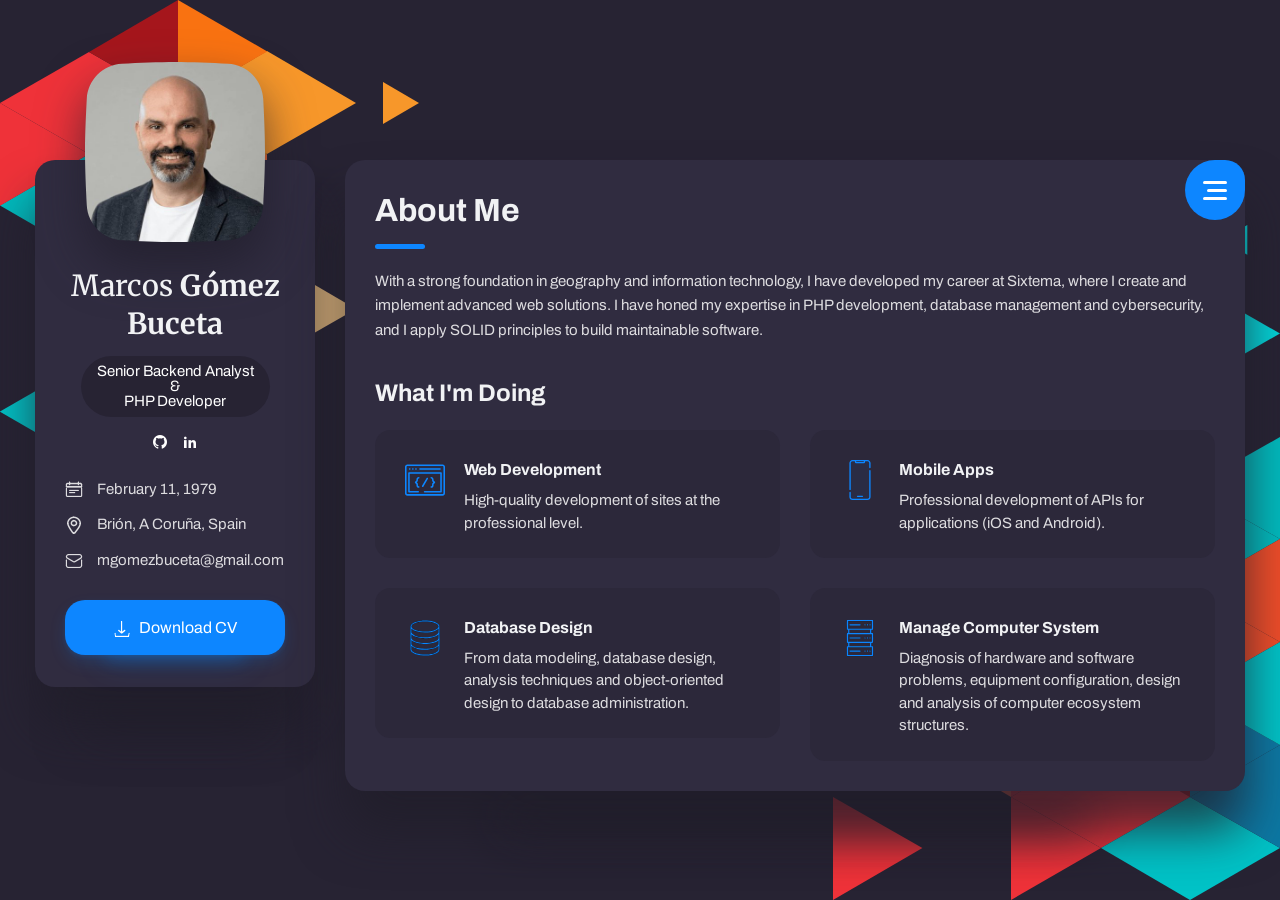
==== commit f72be971: "Sustituye el enlace a X por el de GitHub Co-Authored-By: Claude Opus 5.5 (1M context) <noreply@anthr" ====
--- a/index.html
+++ b/index.html
@@ -16,7 +16,6 @@
 
 		<!-- Twitter data -->
 		<meta name="twitter:card" content="summary_large_image">
-		<meta name="twitter:site" content="@mgomezbuceta">
 		<meta name="twitter:title" content="Marcos Gómez Buceta - About me">
 		<meta name="twitter:description"
 			content="Senior backend analyst and PHP developer at Sixtema. I build web solutions and APIs with PHP, CakePHP and PostgreSQL, with a background in geography and a focus on databases, cybersecurity and SOLID principles.">
@@ -79,8 +78,8 @@
 
 								<!-- Social -->
 								<div class="social">
-									<a class="social__link" href="https://twitter.com/mgomezbuceta" title="twitter"><i
-											class="font-icon icon-twitter"></i></a>
+									<a class="social__link" href="https://github.com/mgomezbuceta" title="github" target="_blank" rel="noopener"><i
+											class="font-icon icon-github"></i></a>
 									<a class="social__link" href="https://www.linkedin.com/in/mgomezbuceta/" title="linkedin"><i
 											class="font-icon icon-linkedin2"></i></a>
 								</div>
@@ -383,10 +382,14 @@
 											<div class="col-12 col-lg-6 mb-4">
 												<h3 class="title title--h5">Backend &amp; Web</h3>
 												<div class="skills-list">
+													<span class="badge badge--dark">Back-End Web Development</span>
 													<span class="badge badge--dark">PHP</span>
 													<span class="badge badge--dark">Python</span>
 													<span class="badge badge--dark">CakePHP</span>
+													<span class="badge badge--dark">Laravel</span>
+													<span class="badge badge--dark">PHP Frameworks</span>
 													<span class="badge badge--dark">MySQL</span>
+													<span class="badge badge--dark">PostgreSQL</span>
 													<span class="badge badge--dark">REST APIs &amp; Web Services</span>
 													<span class="badge badge--dark">JavaScript</span>
 													<span class="badge badge--dark">jQuery</span>
@@ -420,6 +423,7 @@
 												<h3 class="title title--h5">GIS &amp; Data</h3>
 												<div class="skills-list">
 													<span class="badge badge--dark">ArcGIS</span>
+													<span class="badge badge--dark">PostGIS</span>
 													<span class="badge badge--dark">Leaflet</span>
 													<span class="badge badge--dark">Data Analysis</span>
 													<span class="badge badge--dark">Geography</span>
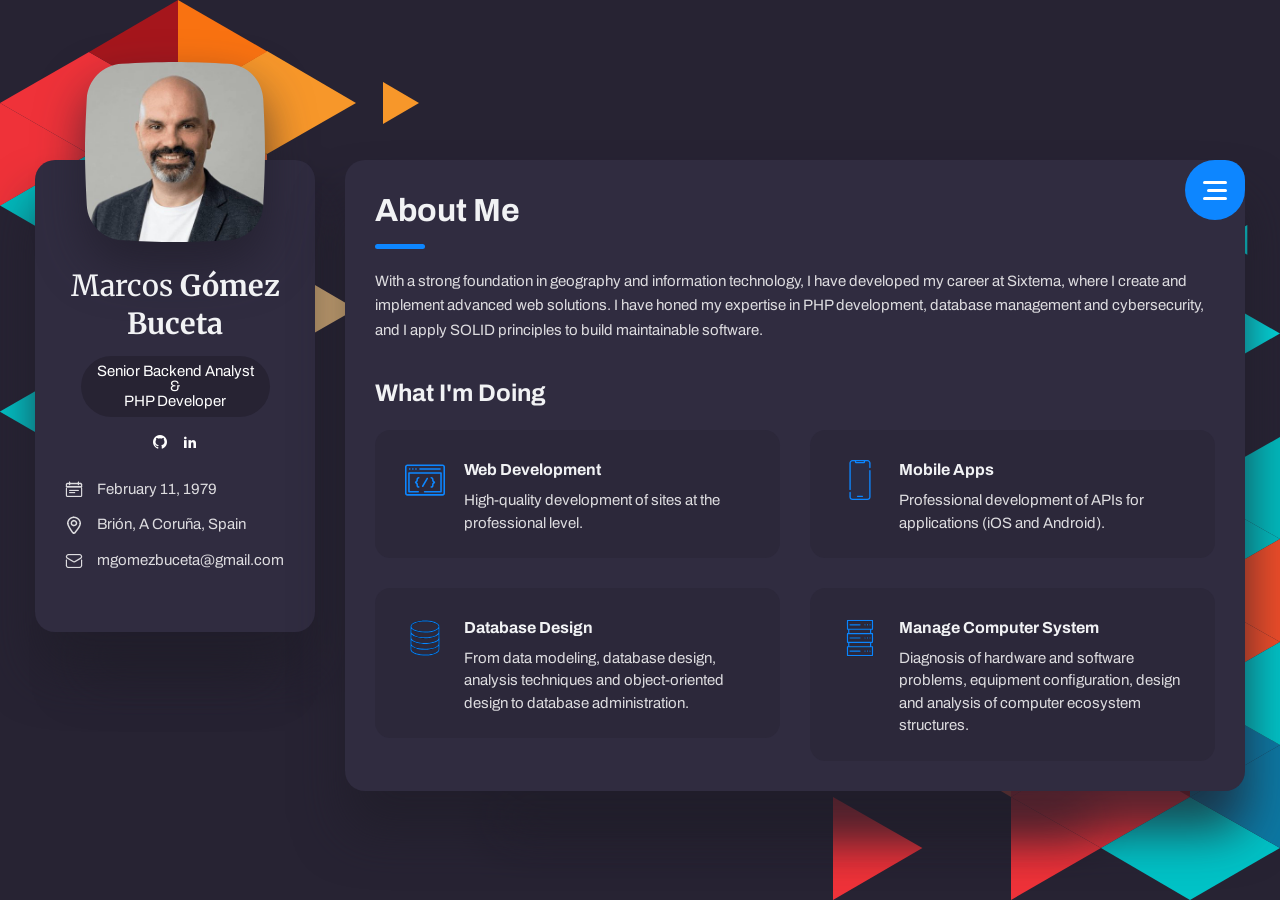
==== commit 4094904f: "Elimina el botón de descarga del CV y el PDF Co-Authored-By: Claude Opus 5.5 (1M context) <noreply@a" ====
--- a/index.html
+++ b/index.html
@@ -98,8 +98,6 @@
 												class="font-icon icon-envelope"></i>mgomezbuceta@gmail.com</a>
 									</li>
 								</ul>
-								<a class="btn" href="assets/docs/CV-MGB.pdf" download="CV-Marcos_Gomez_Buceta.pdf"><i
-										class="font-icon icon-download"></i> Download CV</a>
 							</div>
 						</div>
 					</aside>
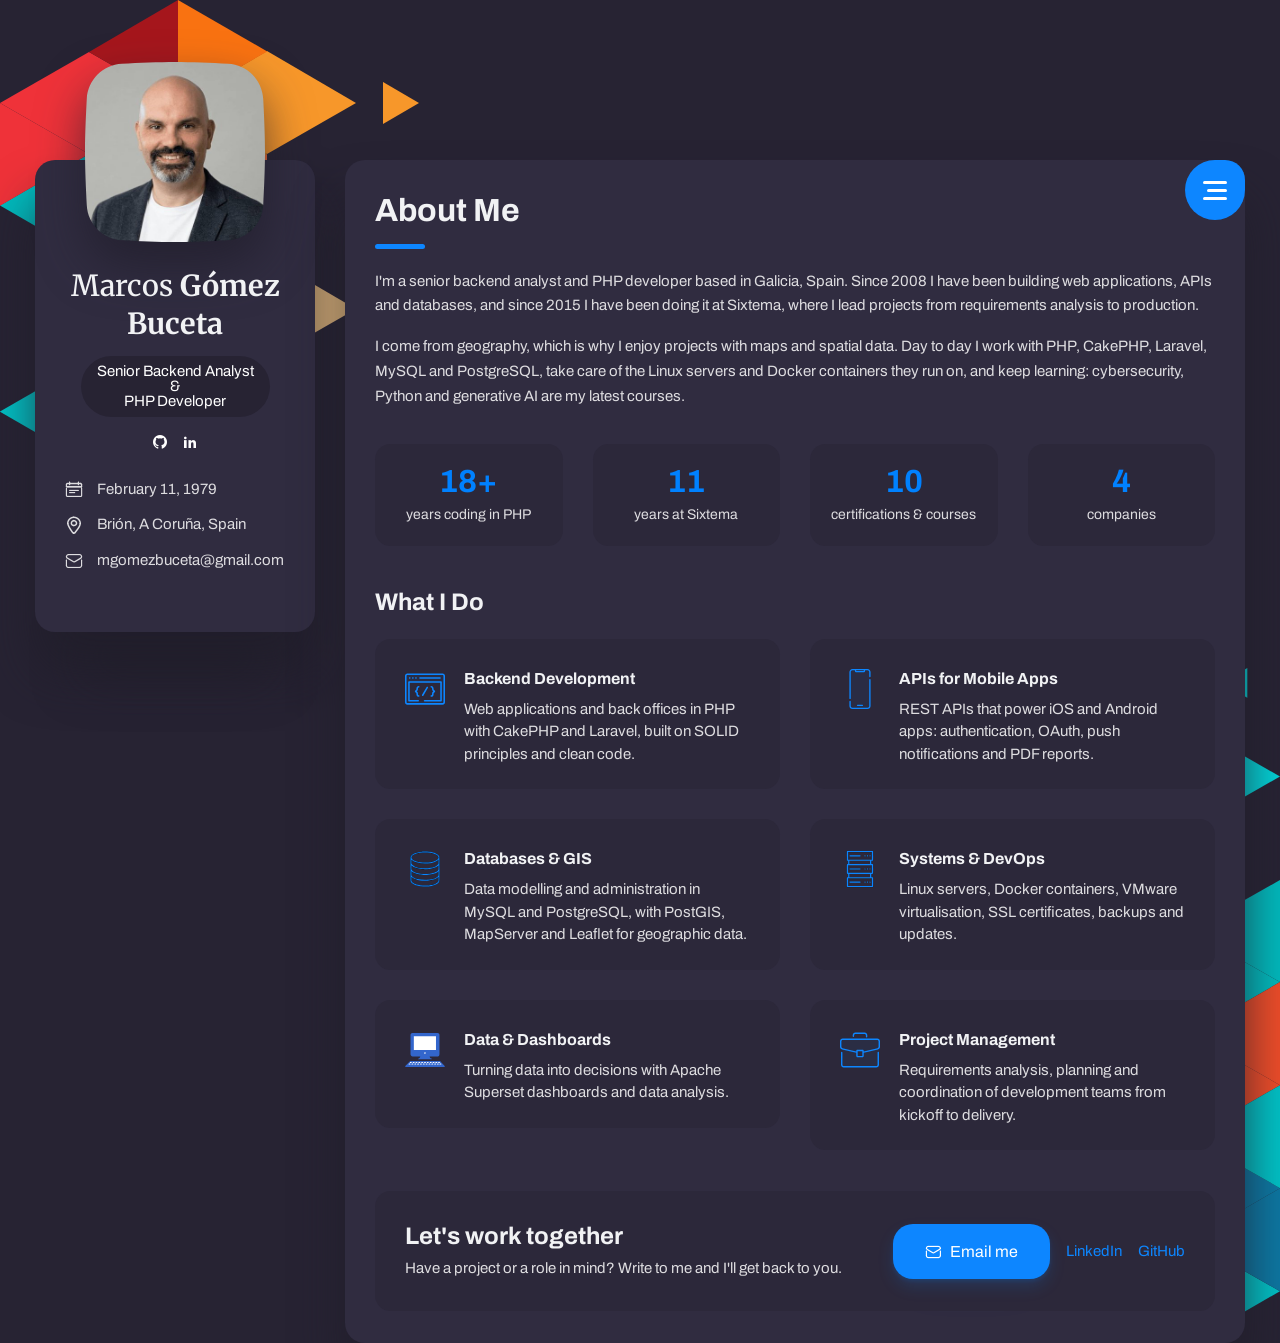
==== commit b8c815ef: "Rediseña la vista About Me Intro ampliada, cifras clave, tarjetas "What I Do" actualizadas con el st" ====
--- a/index.html
+++ b/index.html
@@ -43,7 +43,7 @@
 		<!-- Mapbox-->
 		<script src='https://api.mapbox.com/mapbox-gl-js/v1.4.1/mapbox-gl.js'></script>
 		<link href='https://api.mapbox.com/mapbox-gl-js/v1.4.1/mapbox-gl.css' rel='stylesheet' />
-		<style>.skills-list{display:flex;flex-wrap:wrap;gap:.5rem}.skills-list .badge{font-size:.875rem}</style>
+		<style>.skills-list{display:flex;flex-wrap:wrap;gap:.5rem}.skills-list .badge{font-size:.875rem}.stat{display:flex;flex-direction:column;align-items:center;text-align:center;padding:1.25rem .75rem;margin-bottom:1.875rem}.stat__number{font-size:2rem;font-weight:700;line-height:1.1;color:#0081ff}.stat__label{font-size:.875rem;margin-top:.25rem}.cta{display:flex;flex-wrap:wrap;align-items:center;justify-content:space-between;gap:1rem}.cta__links{display:flex;flex-wrap:wrap;align-items:center;gap:1rem}.cta__links .btn{margin:0}</style>
 	</head>
 
 	<body class="bg-triangles">
@@ -125,23 +125,55 @@
 									<!-- ABOUT -->
 									<div class="pb-0 pb-sm-2">
 										<h1 class="title title--h1 first-title title__separate">About Me</h1>
-										<p>With a strong foundation in geography and information technology, I have developed my career at Sixtema,
-										where I create and implement advanced web solutions. I have honed my expertise in PHP development,
-										database management and cybersecurity, and I apply SOLID principles to build maintainable software.</p>
+										<p>I'm a senior backend analyst and PHP developer based in Galicia, Spain. Since 2008 I have been building
+										web applications, APIs and databases, and since 2015 I have been doing it at Sixtema, where I lead
+										projects from requirements analysis to production.</p>
+										<p>I come from geography, which is why I enjoy projects with maps and spatial data. Day to day I work with
+										PHP, CakePHP, Laravel, MySQL and PostgreSQL, take care of the Linux servers and Docker containers they run
+										on, and keep learning: cybersecurity, Python and generative AI are my latest courses.</p>
+									</div>
+
+									<!-- Stats -->
+									<div class="box-inner pb-0">
+										<div class="row">
+											<div class="col-6 col-md-3">
+												<div class="stat box box__second">
+													<span class="stat__number">18+</span>
+													<span class="stat__label">years coding in PHP</span>
+												</div>
+											</div>
+											<div class="col-6 col-md-3">
+												<div class="stat box box__second">
+													<span class="stat__number">11</span>
+													<span class="stat__label">years at Sixtema</span>
+												</div>
+											</div>
+											<div class="col-6 col-md-3">
+												<div class="stat box box__second">
+													<span class="stat__number">10</span>
+													<span class="stat__label">certifications &amp; courses</span>
+												</div>
+											</div>
+											<div class="col-6 col-md-3">
+												<div class="stat box box__second">
+													<span class="stat__number">4</span>
+													<span class="stat__label">companies</span>
+												</div>
+											</div>
+										</div>
 									</div>
 
 									<!-- What -->
 									<div class="box-inner pb-0">
-										<h2 class="title title--h3">What I'm Doing</h2>
+										<h2 class="title title--h3">What I Do</h2>
 										<div class="row">
 											<!-- Case Item -->
 											<div class="col-12 col-lg-6">
 												<div class="case-item box box__second">
 													<img class="case-item__icon" src="assets/icons/dark/icon-dev.svg" alt="" />
 													<div>
-														<h3 class="title title--h5">Web Development</h3>
-														<p class="case-item__caption">High-quality development of sites at the
-															professional level.</p>
+														<h3 class="title title--h5">Backend Development</h3>
+														<p class="case-item__caption">Web applications and back offices in PHP with CakePHP and Laravel, built on SOLID principles and clean code.</p>
 													</div>
 												</div>
 											</div>
@@ -150,9 +182,8 @@
 												<div class="case-item box box__second">
 													<img class="case-item__icon" src="assets/icons/dark/icon-app.svg" alt="" />
 													<div>
-														<h3 class="title title--h5">Mobile Apps</h3>
-														<p class="case-item__caption">Professional development of APIs for
-															applications (iOS and Android).</p>
+														<h3 class="title title--h5">APIs for Mobile Apps</h3>
+														<p class="case-item__caption">REST APIs that power iOS and Android apps: authentication, OAuth, push notifications and PDF reports.</p>
 													</div>
 												</div>
 											</div>
@@ -161,9 +192,8 @@
 												<div class="case-item box box__second">
 													<img class="case-item__icon" src="assets/icons/dark/icon-database.svg" alt="" />
 													<div>
-														<h3 class="title title--h5">Database Design</h3>
-														<p class="case-item__caption">From data modeling, database design, analysis
-															techniques and object-oriented design to database administration.</p>
+														<h3 class="title title--h5">Databases &amp; GIS</h3>
+														<p class="case-item__caption">Data modelling and administration in MySQL and PostgreSQL, with PostGIS, MapServer and Leaflet for geographic data.</p>
 													</div>
 												</div>
 											</div>
@@ -172,16 +202,48 @@
 												<div class="case-item box box__second">
 													<img class="case-item__icon" src="assets/icons/dark/icon-server.svg" alt="" />
 													<div>
-														<h3 class="title title--h5">Manage Computer System</h3>
-														<p class="case-item__caption">Diagnosis of hardware and software problems,
-															equipment configuration, design and analysis of computer ecosystem
-															structures.</p>
+														<h3 class="title title--h5">Systems &amp; DevOps</h3>
+														<p class="case-item__caption">Linux servers, Docker containers, VMware virtualisation, SSL certificates, backups and updates.</p>
 													</div>
 												</div>
 											</div>
+											<!-- Case Item -->
+											<div class="col-12 col-lg-6">
+												<div class="case-item box box__second">
+													<img class="case-item__icon" src="assets/icons/dark/icon-computer.svg" alt="" />
+													<div>
+														<h3 class="title title--h5">Data &amp; Dashboards</h3>
+														<p class="case-item__caption">Turning data into decisions with Apache Superset dashboards and data analysis.</p>
+													</div>
+												</div>
+											</div>
+											<!-- Case Item -->
+											<div class="col-12 col-lg-6">
+												<div class="case-item box box__second">
+													<img class="case-item__icon" src="assets/icons/dark/icon-experience.svg" alt="" />
+													<div>
+														<h3 class="title title--h5">Project Management</h3>
+														<p class="case-item__caption">Requirements analysis, planning and coordination of development teams from kickoff to delivery.</p>
+													</div>
+												</div>
+											</div>
 										</div>
 									</div>
 
+									<!-- Contact -->
+									<div class="box-inner">
+										<div class="cta box box__second">
+											<div>
+												<h2 class="title title--h3 mb-1">Let's work together</h2>
+												<p class="mb-0">Have a project or a role in mind? Write to me and I'll get back to you.</p>
+											</div>
+											<div class="cta__links">
+												<a class="btn" href="mailto:mgomezbuceta@gmail.com"><i class="font-icon icon-envelope"></i> Email me</a>
+												<a class="cta__link" href="https://www.linkedin.com/in/mgomezbuceta/" target="_blank" rel="noopener">LinkedIn</a>
+												<a class="cta__link" href="https://github.com/mgomezbuceta" target="_blank" rel="noopener">GitHub</a>
+											</div>
+										</div>
+									</div>
 								</div>
 
 								<!-- RESUME -->
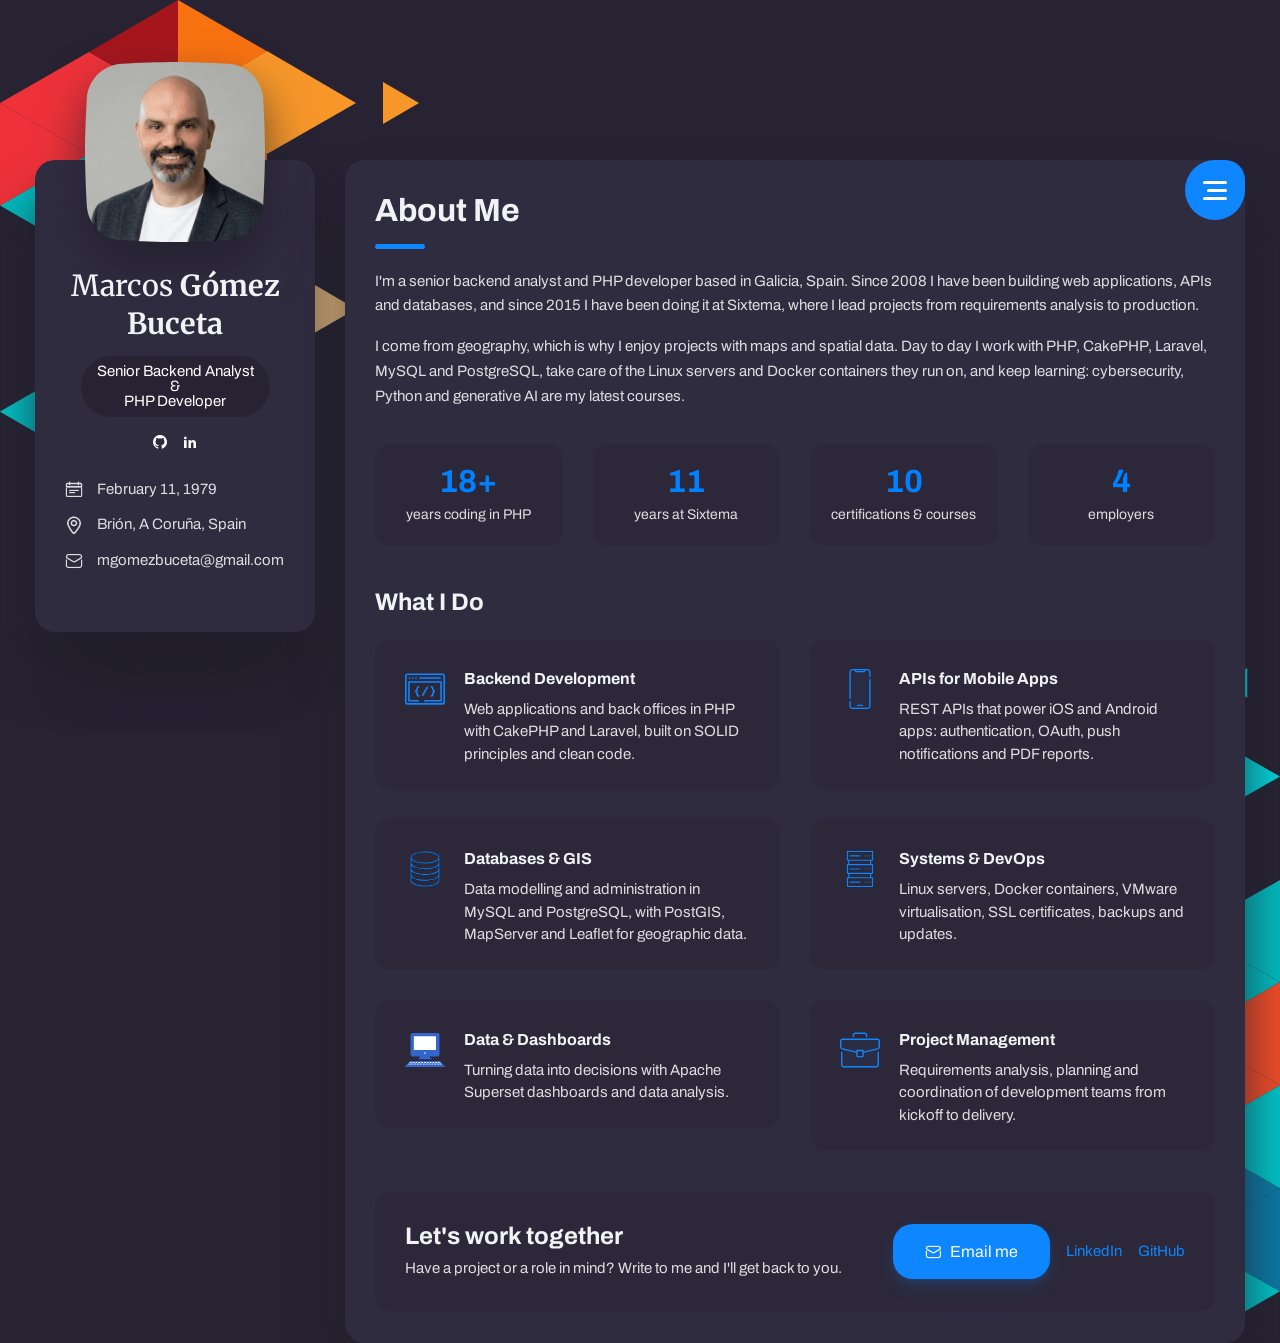
==== commit faece306: "Cambia «companies» por «employers» en las cifras de About Incluye a la Universidad de Vigo, que no e" ====
--- a/index.html
+++ b/index.html
@@ -157,7 +157,7 @@
 											<div class="col-6 col-md-3">
 												<div class="stat box box__second">
 													<span class="stat__number">4</span>
-													<span class="stat__label">companies</span>
+													<span class="stat__label">employers</span>
 												</div>
 											</div>
 										</div>
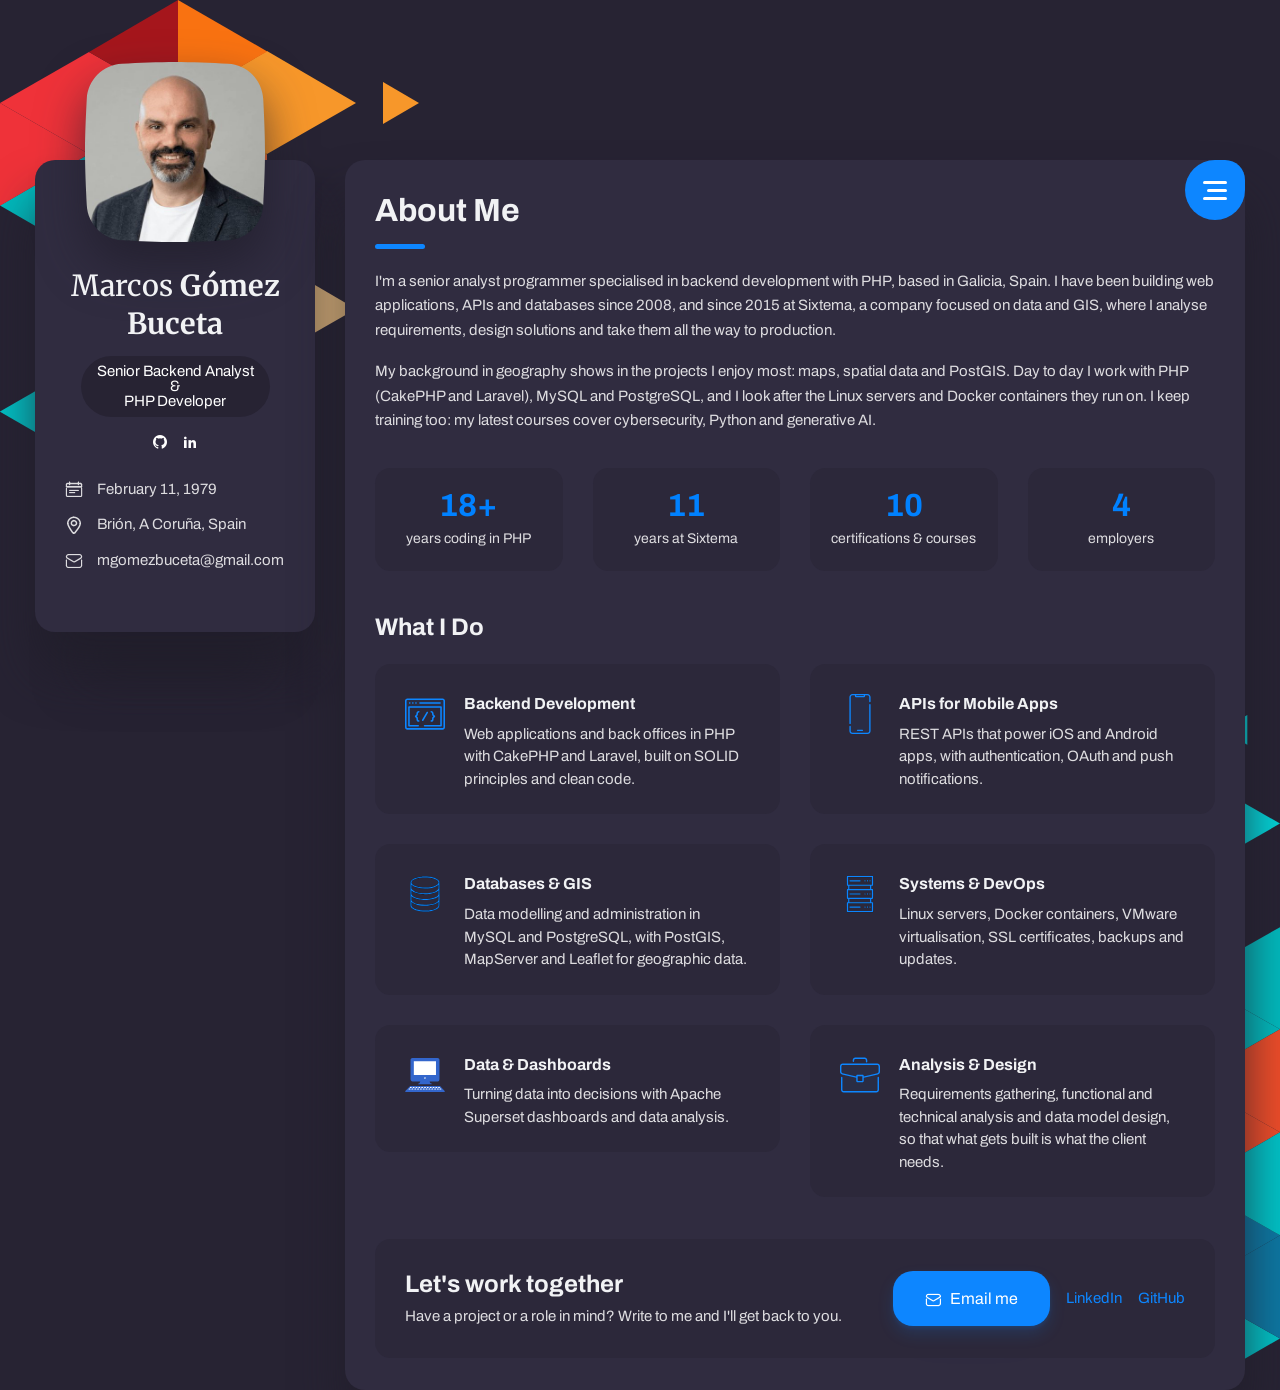
==== commit 44612294: "Ajusta los textos de About Me a tu puesto actual Intro centrada en el rol de analista programador se" ====
--- a/index.html
+++ b/index.html
@@ -125,12 +125,12 @@
 									<!-- ABOUT -->
 									<div class="pb-0 pb-sm-2">
 										<h1 class="title title--h1 first-title title__separate">About Me</h1>
-										<p>I'm a senior backend analyst and PHP developer based in Galicia, Spain. Since 2008 I have been building
-										web applications, APIs and databases, and since 2015 I have been doing it at Sixtema, where I lead
-										projects from requirements analysis to production.</p>
-										<p>I come from geography, which is why I enjoy projects with maps and spatial data. Day to day I work with
-										PHP, CakePHP, Laravel, MySQL and PostgreSQL, take care of the Linux servers and Docker containers they run
-										on, and keep learning: cybersecurity, Python and generative AI are my latest courses.</p>
+										<p>I'm a senior analyst programmer specialised in backend development with PHP, based in Galicia, Spain. I have been building
+										web applications, APIs and databases since 2008, and since 2015 at Sixtema, a company focused on data and GIS,
+										where I analyse requirements, design solutions and take them all the way to production.</p>
+										<p>My background in geography shows in the projects I enjoy most: maps, spatial data and PostGIS. Day to day I work
+										with PHP (CakePHP and Laravel), MySQL and PostgreSQL, and I look after the Linux servers and Docker containers they
+										run on. I keep training too: my latest courses cover cybersecurity, Python and generative AI.</p>
 									</div>
 
 									<!-- Stats -->
@@ -183,7 +183,7 @@
 													<img class="case-item__icon" src="assets/icons/dark/icon-app.svg" alt="" />
 													<div>
 														<h3 class="title title--h5">APIs for Mobile Apps</h3>
-														<p class="case-item__caption">REST APIs that power iOS and Android apps: authentication, OAuth, push notifications and PDF reports.</p>
+														<p class="case-item__caption">REST APIs that power iOS and Android apps, with authentication, OAuth and push notifications.</p>
 													</div>
 												</div>
 											</div>
@@ -222,8 +222,8 @@
 												<div class="case-item box box__second">
 													<img class="case-item__icon" src="assets/icons/dark/icon-experience.svg" alt="" />
 													<div>
-														<h3 class="title title--h5">Project Management</h3>
-														<p class="case-item__caption">Requirements analysis, planning and coordination of development teams from kickoff to delivery.</p>
+														<h3 class="title title--h5">Analysis &amp; Design</h3>
+														<p class="case-item__caption">Requirements gathering, functional and technical analysis and data model design, so that what gets built is what the client needs.</p>
 													</div>
 												</div>
 											</div>
--- a/assets/styles/style.css
+++ b/assets/styles/style.css
@@ -32,7 +32,6 @@
 
 ------------------------------------------------ */
 @import url(vendors/bootstrap.min.css);
-@import url(vendors/swiper.min.css);
 @import url(vendors/simplebar.min.css);
 @import url(../icons/style.css);
 @import url("https://fonts.googleapis.com/css?family=Archivo:400,400i,500,500i,600,600i,700,700i&display=swap");
